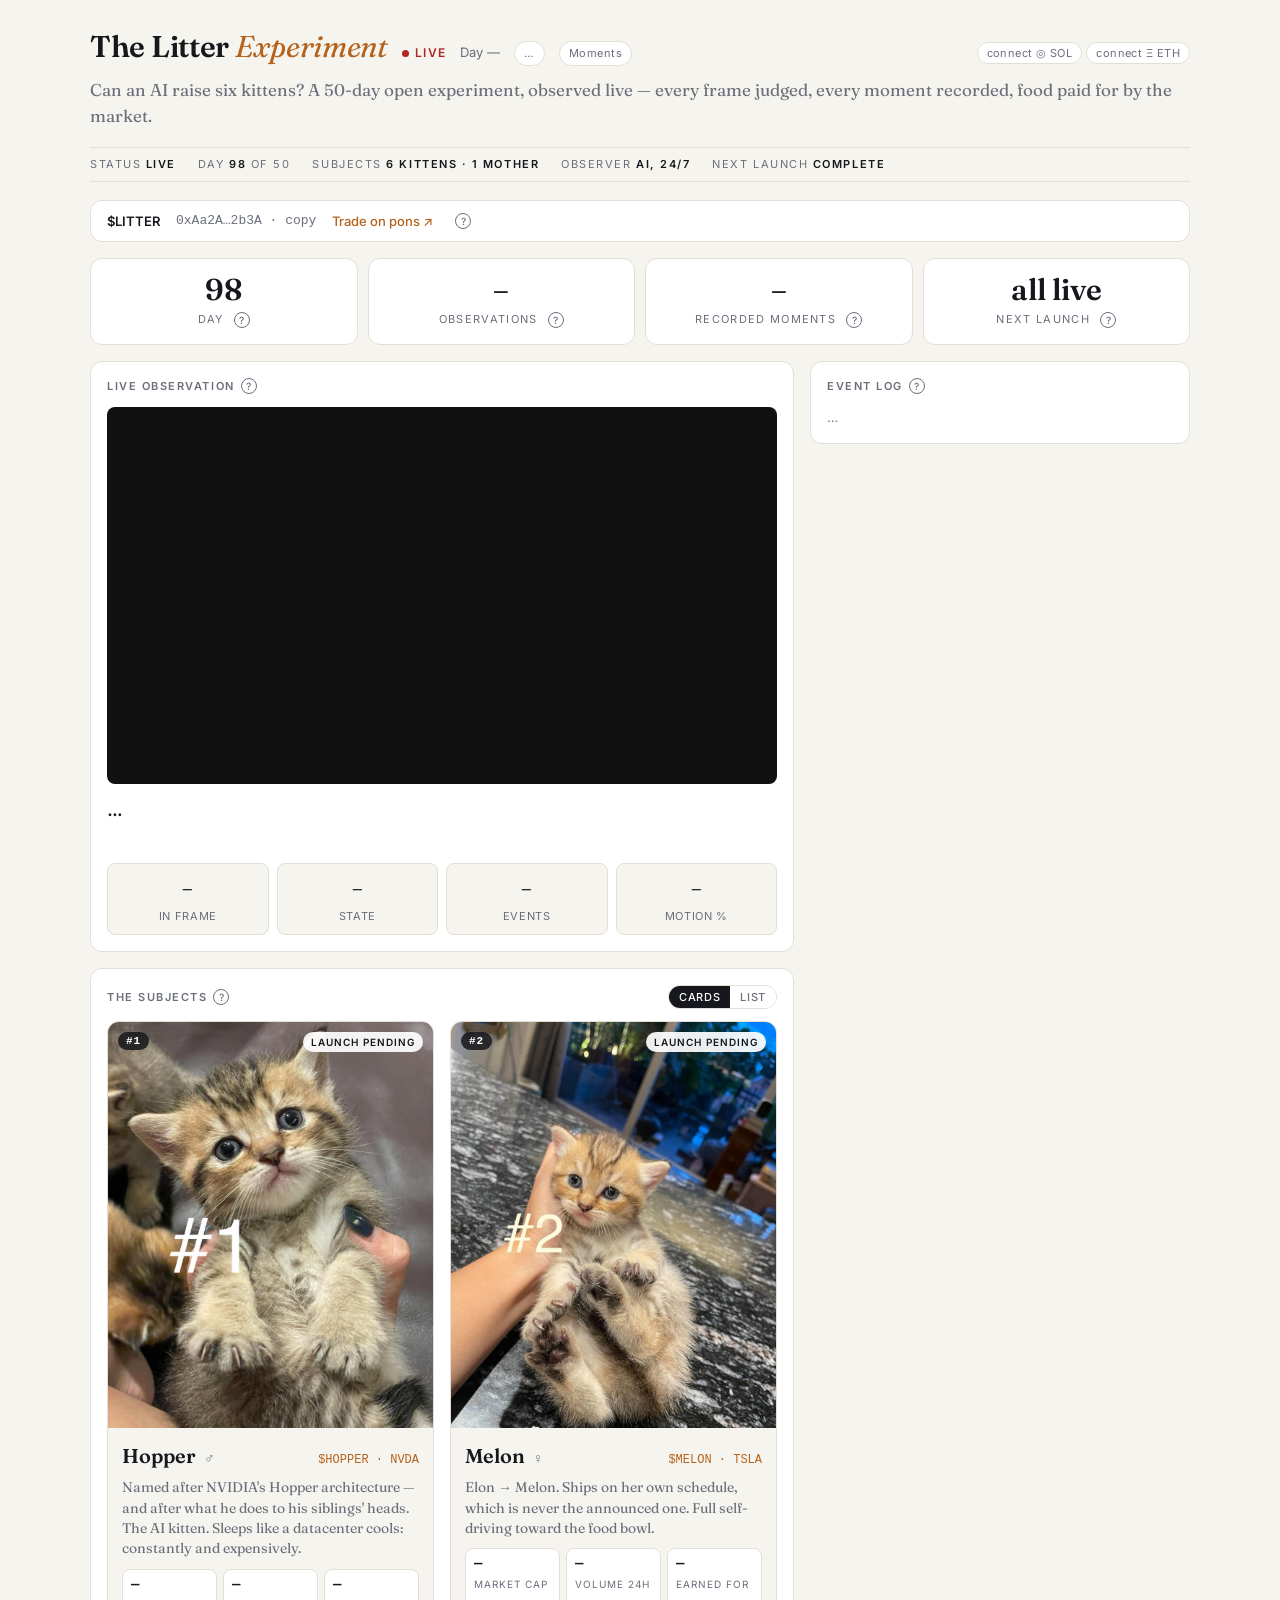
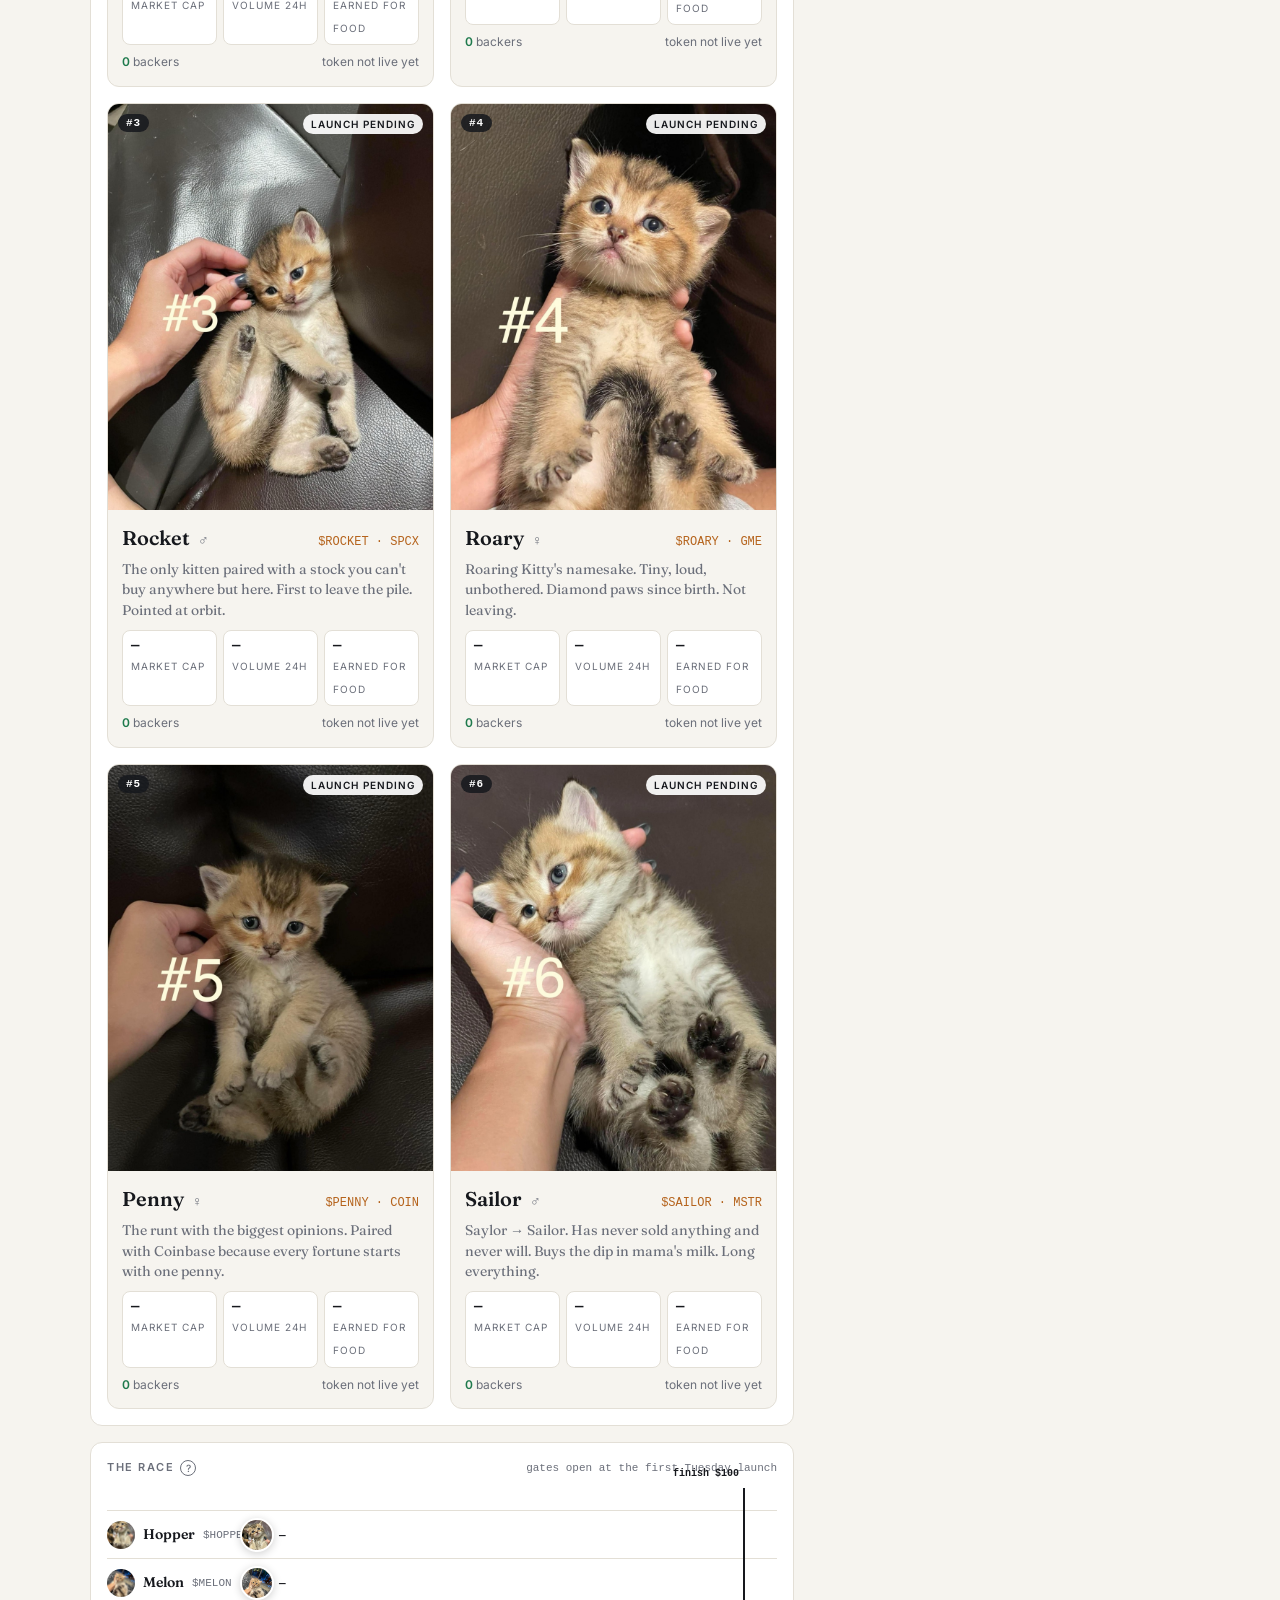
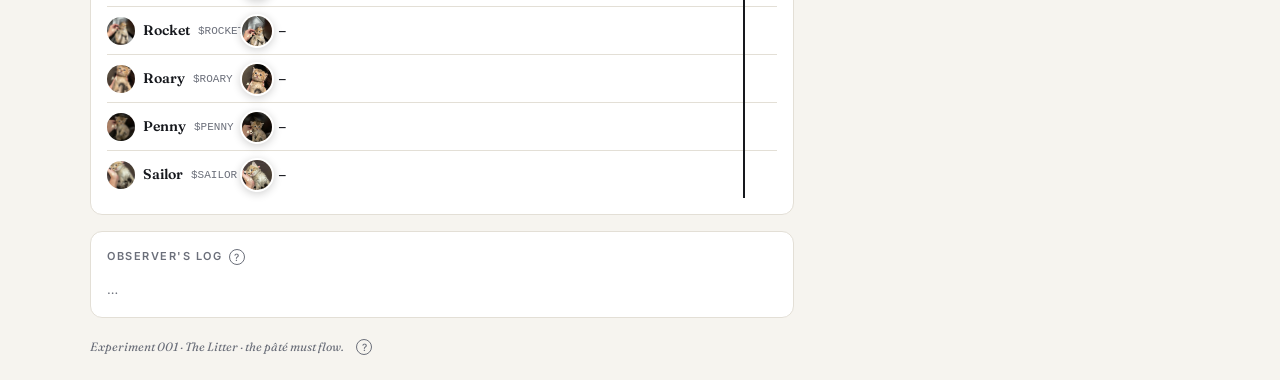
==== index.html @ b091ad45 "Race: finish label inside the track Co-Authored-By: Claude Fable 5.1 <noreply@anthropic.com>" ====
<!doctype html>
<html lang="en">
<head>
<meta charset="utf-8">
<meta name="viewport" content="width=device-width, initial-scale=1">
<title>The Litter Experiment</title>
<meta name="description" content="Can an AI raise six kittens? A 50-day open experiment, observed live. Every frame judged, every moment recorded, food paid for by the market.">
<meta property="og:title" content="The Litter Experiment — can an AI raise six kittens?">
<meta property="og:description" content="A 50-day open experiment, observed live. Six kittens, one mother, one AI observer. Food paid for by the market.">
<meta property="og:image" content="https://litter.civ.fm/og.jpg">
<meta property="og:url" content="https://litter.civ.fm/">
<meta property="og:type" content="website">
<meta name="twitter:card" content="summary_large_image">
<meta name="twitter:site" content="@kittenpoc">
<link rel="icon" href="data:image/svg+xml,<svg xmlns=%22http://www.w3.org/2000/svg%22 viewBox=%220 0 100 100%22><text y=%22.9em%22 font-size=%2290%22>🐈</text></svg>">
<script src="kittens.js"></script>
<link rel="stylesheet" href="theme.css">
<style>
  .marquee { display: none; }

  /* subjects — big-photo cards */
  .subjects { display: grid; grid-template-columns: repeat(2, 1fr); gap: 16px; }
  @media (max-width: 640px) { .subjects { grid-template-columns: 1fr; } }
  .subj { position: relative; background: var(--bg); border: 1px solid var(--edge); border-radius: 12px; overflow: hidden; cursor: pointer; transition: transform .15s, box-shadow .15s; }
  .subj:hover { transform: translateY(-2px); box-shadow: 0 12px 30px rgba(0,0,0,.08); }
  .subj .photo { aspect-ratio: 4/5; background: var(--accent-soft); display: grid; place-items: center; overflow: hidden; color: var(--accent); font: 600 56px var(--serif); }
  .subj .photo img { width: 100%; height: 100%; object-fit: cover; display: block; }
  .subj .rank { position: absolute; top: 10px; left: 10px; background: rgba(22,24,29,.85); color: #fff; font: 600 11px var(--mono); padding: 3px 8px; border-radius: 99px; letter-spacing: .08em; }
  .subj .launchtag { position: absolute; top: 10px; right: 10px; background: rgba(255,255,255,.92); color: var(--text); font: 600 10px var(--sans); letter-spacing: .1em; text-transform: uppercase; padding: 4px 8px; border-radius: 99px; }
  .subj .launchtag.live { background: var(--ok); color: #fff; } .subj .launchtag.tonight { background: var(--hot); color: #fff; }
  .subj .body { padding: 12px 14px 14px; }
  .subj h3 { font-family: var(--serif); font-size: 20px; font-weight: 600; display: flex; align-items: baseline; gap: 8px; }
  .subj h3 .sex { color: var(--dim); font-size: 14px; font-weight: 400; }
  .subj h3 .tok { margin-left: auto; font: 500 12px var(--mono); color: var(--accent); }
  .subj .bio { font-family: var(--serif); font-size: 14px; line-height: 1.45; color: var(--dim); margin: 6px 0 10px; }
  .subj .m { display: grid; grid-template-columns: repeat(3, 1fr); gap: 6px; }
  .subj .m div { background: var(--panel); border: 1px solid var(--edge); border-radius: 8px; padding: 6px 8px; }
  .subj .m b { display: block; font: 600 14px var(--mono); }
  .subj .m span { font-size: 10px; letter-spacing: .1em; text-transform: uppercase; color: var(--dim); }
  .subj .foot { display: flex; justify-content: space-between; margin-top: 8px; font-size: 12px; color: var(--dim); }
  .subj .foot b { color: var(--ok); font-weight: 600; }

  /* view toggle */
  .viewtoggle { margin-left: auto; display: inline-flex; border: 1px solid var(--edge); border-radius: 99px; overflow: hidden; }
  .viewtoggle button { font: 500 11px var(--sans); letter-spacing: .06em; text-transform: uppercase; padding: 4px 10px; border: 0; background: var(--panel); color: var(--dim); cursor: pointer; }
  .viewtoggle button.on { background: var(--text); color: #fff; }
  /* list view */
  .subjects.list { display: block; }
  .subjects.list .lrow { display: grid; grid-template-columns: 44px 1.4fr 1fr 1fr 1fr 1fr .8fr; gap: 10px; align-items: center; padding: 8px 6px; border-top: 1px solid var(--edge); cursor: pointer; font-size: 13px; }
  .subjects.list .lrow:hover { background: var(--bg); }
  .subjects.list .lrow.head { border-top: 0; cursor: default; font: 600 10px var(--sans); letter-spacing: .12em; text-transform: uppercase; color: var(--dim); }
  .subjects.list .lrow.head:hover { background: none; }
  .subjects.list .thumb { width: 44px; height: 44px; border-radius: 50%; object-fit: cover; display: block; background: var(--accent-soft); }
  .subjects.list .nm { font-family: var(--serif); font-weight: 600; font-size: 15px; } .subjects.list .nm span { color: var(--dim); font-weight: 400; font-size: 12px; }
  .subjects.list .num { font-family: var(--mono); font-size: 12px; }
  .subjects.list .tk { font: 500 12px var(--mono); color: var(--accent); }
  .subjects.list .lt { font-size: 11px; color: var(--dim); text-align: right; } .subjects.list .lt.live { color: var(--ok); font-weight: 600; }
  @media (max-width: 640px) { .subjects.list .lrow { grid-template-columns: 40px 1.4fr 1fr 1fr; } .subjects.list .hide-m { display: none; } }
  /* race */
  .racestat { margin-left: auto; font: 500 11px var(--mono); color: var(--dim); text-transform: none; letter-spacing: 0; }
  .race { position: relative; padding-top: 22px; }
  .race .ticks { position: absolute; top: 0; left: 150px; right: 34px; height: 100%; pointer-events: none; }
  .race .tick { position: absolute; top: 0; bottom: 0; border-left: 1px dashed var(--edge); }
  .race .tick i { position: absolute; top: -20px; left: 4px; font: 500 10px var(--mono); color: var(--dim); white-space: nowrap; }
  .race .tick.finish { border-left: 2px solid var(--text); }
  .race .tick.finish i { color: var(--text); font-weight: 600; left: auto; right: 6px; }
  .lane { display: grid; grid-template-columns: 150px 1fr; align-items: center; gap: 0; height: 48px; border-top: 1px solid var(--edge); }
  .lane:first-of-type { border-top: 0; }
  .lane .who { display: flex; align-items: center; gap: 8px; font-family: var(--serif); font-weight: 600; font-size: 14px; }
  .lane .who span { color: var(--dim); font: 400 11px var(--mono); }
  .lane .who img { width: 28px; height: 28px; border-radius: 50%; object-fit: cover; }
  .lane .track { position: relative; height: 100%; margin-right: 34px; }
  .lane .runner { position: absolute; top: 50%; transform: translate(-50%, -50%); width: 34px; height: 34px; border-radius: 50%; overflow: hidden; border: 2px solid var(--panel); box-shadow: 0 2px 8px rgba(0,0,0,.18); transition: left 1.2s cubic-bezier(.2,.8,.2,1); cursor: pointer; background: var(--accent-soft); display: grid; place-items: center; font: 600 13px var(--serif); color: var(--accent); }
  .lane .runner img { width: 100%; height: 100%; object-fit: cover; }
  .lane .runner:hover::after, .lane .runner:focus::after { content: attr(data-tip); position: absolute; left: 40px; top: 50%; transform: translateY(-50%); white-space: nowrap; background: var(--text); color: #fff; font: 400 11px var(--sans); padding: 5px 8px; border-radius: 6px; z-index: 5; }
  .lane .runner:hover { z-index: 6; overflow: visible; }
  .lane .amt { position: absolute; top: 50%; transform: translateY(-50%); left: calc(var(--x) + 22px); font: 600 11px var(--mono); color: var(--text); white-space: nowrap; transition: left 1.2s cubic-bezier(.2,.8,.2,1); }
  .lane.pace { opacity: .75; } .lane.pace .who { font-style: italic; }
  .lane.leader .amt { color: var(--ok); }
</style>
</head>
<body>
<div class="wrap">
  <header>
    <h1>The Litter <span>Experiment</span></h1>
    <span class="live">Live</span>
    <span class="day" id="day">Day —</span>
    <span class="badge" id="mode">…</span>
    <a href="moments.html" class="badge">Moments</a>
    <span id="walletBox" style="margin-left:auto"></span>
  </header>
  <div class="tagline">Can an AI raise six kittens? A 50-day open experiment, observed live — every frame judged, every moment recorded, food paid for by the market.</div>

  <div class="band"><span>Status <b>live</b></span><span>Day <b id="bandDay">—</b> of 50</span><span>Subjects <b>6 kittens · 1 mother</b></span><span>Observer <b>AI, 24/7</b></span><span>Next launch <b id="bandNext">—</b></span></div>

  <div class="coinstrip">
    <b>$LITTER</b>
    <span class="mono" id="ca" style="cursor:pointer" title="copy">0xAa2A…2b3A · copy</span>
    <a href="https://www.ponsfamily.com/launchpad/0xAa2A90777994A29d659f1DEEB2E21Ae7de312b3A" target="_blank" rel="noopener">Trade on pons ↗</a>
    <span class="q" tabindex="0" data-tip="The Family's coin on Robinhood Chain (pons launchpad). Only this contract address is real — anything else is a fake. Every trade pays a 1% fee and 70% of it buys the litter's food. Memecoin, not an investment; it can go to zero.">?</span>
  </div>

  <div class="bigstats">
    <div class="bs"><b id="bsDay">–</b><span>Day <i class="q" tabindex="0" data-tip="Days since the kittens were born (Aug 31). The experiment runs 50 days and ends at adoption.">?</i></span></div>
    <div class="bs"><b id="bsObs">–</b><span>Observations <i class="q" tabindex="0" data-tip="How many times the AI observer has studied a frame of the stream. Motion is detected locally; Claude judges what it sees.">?</i></span></div>
    <div class="bs"><b id="bsMoments">–</b><span>Recorded moments <i class="q" tabindex="0" data-tip="Events the AI flagged as significant: escapes, feedings, first steps, chaos. The best become photos, posts and tweets.">?</i></span></div>
    <div class="bs"><b id="bsNext">–</b><span>Next launch <i class="q r" tabindex="0" data-tip="One kitten token launches every Tuesday evening, each paired with a real tokenized stock on Robinhood Chain.">?</i></span></div>
  </div>

  <div class="grid">
    <div>
      <div class="panel">
        <h2>Live observation <span class="q" tabindex="0" data-tip="A 24/7 broadcast of a mother cat and her six kittens. An AI observer studies every frame, narrates what happens, and keeps the food supply funded.">?</span></h2>
        <div class="videobox" id="videobox"><iframe src="https://www.youtube.com/embed/live_stream?channel=UCEZFtCnTWhypxCA9hWE9lJg&autoplay=1&mute=1" title="The LITTER live stream" allow="autoplay; encrypted-media; picture-in-picture" allowfullscreen></iframe></div>
        <div id="xliveBar" style="display:none; margin-top:8px;"><a class="pledge" id="xliveBtn" target="_blank" rel="noopener">Watch live on X</a></div>
        <div class="commentary" id="commentary">…</div>
        <div class="hype" id="hype"></div>
        <div class="stats">
          <div class="stat"><b id="kittens">–</b><span>in frame</span></div>
          <div class="stat"><b id="activity">–</b><span>state</span></div>
          <div class="stat"><b id="events">–</b><span>events</span></div>
          <div class="stat"><b id="motion">–</b><span>motion %</span></div>
        </div>
      </div>

      <div class="panel" style="margin-top:16px;">
        <h2>The subjects <span class="q" tabindex="0" data-tip="Six kittens, six stocks. Connect a wallet and back a kitten — rankings count backers. Each kitten gets its own token, paired with a tokenized stock, launching one per Tuesday evening. Market cap, 24h volume and food earnings appear once a kitten's token is live. Click a card to meet the kitten.">?</span>
          <span class="viewtoggle" id="viewToggle"><button data-v="cards" class="on">Cards</button><button data-v="list">List</button></span></h2>
        <div class="subjects" id="lb"></div>
      </div>

      <div class="panel" style="margin-top:16px;">
        <h2>The race <span class="q" tabindex="0" data-tip="Each kitten's token pays a trading fee, and that fee buys the litter's food. This track shows how much each kitten has earned so far. Mama ($LITTER) runs the pace lane. Milestones are real: at each one the litter gets something on camera.">?</span>
          <span class="racestat" id="raceStat"></span></h2>
        <div class="race" id="race"></div>
      </div>

      <div class="panel" style="margin-top:16px;">
        <h2>Observer's log <span class="q" tabindex="0" data-tip="The AI observer's own posts about significant moments, photo attached. Mirrored to @kittenpoc on X.">?</span></h2>
        <div id="thread"><span style="color:var(--dim);font-size:13px">…</span></div>
      </div>
    </div>

    <div style="display:flex; flex-direction:column; gap:16px;">
      <div class="panel" id="market" style="display:none;">
        <h2>$LITTER <span class="q r" tabindex="0" data-tip="Live data from the pons launchpad. Bonding curve now; graduates to a locked Uniswap v4 pool at 4.2 ETH. 'Cans' = trading fees earned so far, converted to cans of pâté at $2.50. The fees really do buy the food.">?</span></h2>
        <div class="mrow"><span>price</span><b id="mPrice">–</b></div>
        <div class="mrow"><span>market cap</span><b id="mMcap">–</b></div>
        <div class="mrow"><span>holders</span><b id="mHolders">–</b></div>
        <div class="pate"><b id="mCans">–</b> cans of food funded by trading</div>
        <a class="pledge" id="mTrade" target="_blank" rel="noopener"
           href="https://www.ponsfamily.com/launchpad/0xAa2A90777994A29d659f1DEEB2E21Ae7de312b3A">Trade $LITTER</a>
        <div class="tape" id="mTape"></div>
      </div>

      <div class="panel" id="fund" style="display:none;">
        <h2>Food fund <span class="q r" tabindex="0" data-tip="Direct support. Every contribution buys real food for the mother and her six; the AI thanks each provider by name in its log and on X.">?</span></h2>
        <a class="pledge" id="fundBtn" target="_blank" rel="noopener">Supply food</a>
        <div class="mrow"><span>total</span><b id="fundTotal">$0</b></div>
        <div id="wall"></div>
      </div>

      <div class="panel">
        <h2>Event log <span class="q r" tabindex="0" data-tip="Everything the AI observer notices, as it happens — plus every $LITTER purchase.">?</span></h2>
        <div class="feed" id="feed"><span style="color:var(--dim);font-size:13px">…</span></div>
      </div>
    </div>
  </div>

  <footer>Experiment 001 · The Litter · the pâté must flow. <span class="q" tabindex="0" data-tip="An AI agent is the stepfather of six kittens. It watches, narrates, photographs and tweets them 24/7, and trading fees on the Family's tokens pay for their food. The kittens are cared for by humans; the AI handles the internet.">?</span></footer>
</div>

<script src="wallet.js"></script>
<script>
const $ = (id) => document.getElementById(id);
mountWalletButton();

const API = "https://litter-api.boogaav.workers.dev";
const BIRTH = "2026-08-31";
const day = () => Math.floor((Date.now() - new Date(BIRTH)) / 864e5) + 1;
$("bsDay").textContent = day();
$("bandDay").textContent = day();
$("ca").onclick = () => {
  navigator.clipboard.writeText("0xAa2A90777994A29d659f1DEEB2E21Ae7de312b3A");
  $("ca").textContent = "copied";
  setTimeout(() => $("ca").textContent = "0xAa2A…2b3A · copy", 1500);
};

// next launch stat
{
  const next = KITTENS.find(k => ["tonight", "upcoming"].includes(kittenStatus(k)));
  if (next) {
    const d = new Date(next.launch + "T18:00:00Z"), days = Math.ceil((d - Date.now()) / 864e5);
    const label = kittenStatus(next) === "tonight" ? next.name + " tonight" : `${next.name} · ${days}d`;
    $("bsNext").textContent = label;
    $("bandNext").textContent = `$${next.ticker} · ${d.toLocaleDateString([], { weekday: "short", month: "short", day: "numeric" })}`;
  } else { $("bsNext").textContent = "all live"; $("bandNext").textContent = "complete"; }
}

// --- Leaderboard ---
let pledgeCounts = {};
const kittenMarket = {};
const fmtM = (v) => v == null ? "—" : v >= 1e6 ? "$" + (v/1e6).toFixed(2) + "M" : v >= 1e3 ? "$" + (v/1e3).toFixed(1) + "k" : "$" + v.toFixed(0);
function renderCards() {
  const rows = [...KITTENS].sort((a, b) => (pledgeCounts[b.n] ?? 0) - (pledgeCounts[a.n] ?? 0) || a.launch.localeCompare(b.launch));
  $("lb").innerHTML = rows.map((k, i) => {
    const s = kittenStatus(k), m = kittenMarket[k.n];
    const d = new Date(k.launch + "T18:00:00Z"), days = Math.ceil((d - Date.now()) / 864e5);
    const tag = s === "live" ? "trading" : s === "tonight" ? "tonight" : s === "pending" ? "launch pending" : d.toLocaleDateString([], { month: "short", day: "numeric" }) + " · " + days + "d";
    return `<div class="subj" onclick="location.href='kitten.html?n=${k.n}'">
      <div class="photo"><img src="k/${k.n}.jpg" alt="${k.name}" loading="lazy" onerror="this.replaceWith(document.createTextNode('${k.name[0]}'))"></div>
      <span class="rank">#${i + 1}</span><span class="launchtag ${s}">${tag}</span>
      <div class="body">
        <h3>${k.name} <span class="sex">${k.sex}</span><span class="tok">$${k.ticker} · ${k.pair}</span></h3>
        <div class="bio">${k.bio}</div>
        <div class="m">
          <div><b>${fmtM(m?.mcapUsd)}</b><span>market cap</span></div>
          <div><b>${fmtM(m?.volume24hUsd)}</b><span>volume 24h</span></div>
          <div><b>${fmtM(m?.feesUsd)}</b><span>earned for food</span></div>
        </div>
        <div class="foot"><span><b>${pledgeCounts[k.n] ?? 0}</b> backers</span><span>${m ? m.holders + " holders" : "token not live yet"}</span></div>
      </div>
    </div>`;
  }).join("");
}
let subjView = "cards";
try { subjView = localStorage.getItem("subjView") || "cards"; } catch {}
function setView(v) {
  subjView = v; try { localStorage.setItem("subjView", v); } catch {}
  [...$("viewToggle").children].forEach(b => b.classList.toggle("on", b.dataset.v === v));
  $("lb").classList.toggle("list", v === "list");
  renderLeaderboard();
}
$("viewToggle").onclick = (e) => { const b = e.target.closest("button[data-v]"); if (b) setView(b.dataset.v); };
function renderLeaderboard() {
  if (subjView === "list") return renderList();
  return renderCards();
}
function renderList() {
  const rows = [...KITTENS].sort((a, b) => (pledgeCounts[b.n] ?? 0) - (pledgeCounts[a.n] ?? 0) || a.launch.localeCompare(b.launch));
  $("lb").innerHTML = `<div class="lrow head"><span></span><span>Kitten</span><span>Token · pair</span><span class="hide-m">Market cap</span><span class="hide-m">Vol 24h</span><span>Earned</span><span class="hide-m" style="text-align:right">Launch</span></div>` +
    rows.map((k) => {
      const s = kittenStatus(k), m = kittenMarket[k.n];
      const d = new Date(k.launch + "T18:00:00Z"), days = Math.ceil((d - Date.now()) / 864e5);
      const lt = s === "live" ? "trading" : s === "tonight" ? "tonight" : s === "pending" ? "pending" : d.toLocaleDateString([], { month: "short", day: "numeric" }) + " · " + days + "d";
      return `<div class="lrow" onclick="location.href='kitten.html?n=${k.n}'">
        <img class="thumb" src="k/${k.n}.jpg" alt="" loading="lazy">
        <span class="nm">${k.name} <span>${k.sex} · ${pledgeCounts[k.n] ?? 0} backers</span></span>
        <span class="tk">$${k.ticker} · ${k.pair}</span>
        <span class="num hide-m">${fmtM(m?.mcapUsd)}</span>
        <span class="num hide-m">${fmtM(m?.volume24hUsd)}</span>
        <span class="num">${fmtM(m?.feesUsd)}</span>
        <span class="lt hide-m ${s}">${lt}</span>
      </div>`;
    }).join("");
}

// --- The race: earnings for food ---
let litterMarket = null;
const MILESTONES = [100, 250, 500, 1000, 2500, 5000, 10000, 25000, 50000];
function renderRace() {
  const runners = KITTENS.map(k => ({ k, usd: kittenMarket[k.n]?.feesUsd ?? 0, vol: kittenMarket[k.n]?.volume24hUsd, live: !!k.ca }));
  const mama = litterMarket ? { k: { n: 0, name: "Mama", ticker: "LITTER" }, usd: litterMarket.feesUsd, vol: litterMarket.volume24hUsd, live: true, pace: true } : null;
  const all = mama ? [mama, ...runners] : runners;
  const leader = Math.max(0, ...runners.map(r => r.usd));
  const ref = Math.max(leader, mama?.usd ?? 0);
  const finish = MILESTONES.find(m => m > ref * 1.15) ?? MILESTONES[MILESTONES.length - 1];
  const ticks = MILESTONES.filter(m => m < finish);
  const pct = (usd) => Math.min(100, (usd / finish) * 100);
  const sorted = [...runners].sort((a, b) => b.usd - a.usd);
  const lanes = mama ? [mama, ...sorted] : sorted;
  $("race").innerHTML = `<div class="ticks">${ticks.map(m => `<div class="tick" style="left:${pct(m)}%"><i>$${m.toLocaleString()}</i></div>`).join("")}<div class="tick finish" style="left:100%"><i>finish $${finish.toLocaleString()}</i></div></div>` +
    lanes.map((r, i) => {
      const x = pct(r.usd);
      const tip = r.live ? `$${r.usd.toFixed(0)} earned for food${r.vol != null ? " · $" + r.vol.toFixed(0) + " volume 24h" : ""}` : "at the gate — token not live yet";
      const img = r.pace ? `<span style="font:600 13px var(--serif);color:var(--accent)">M</span>` : `<img src="k/${r.k.n}.jpg" alt="">`;
      return `<div class="lane ${r.pace ? "pace" : ""} ${!r.pace && i === (mama ? 1 : 0) && r.usd > 0 ? "leader" : ""}">
        <div class="who">${r.pace ? "" : `<img src="k/${r.k.n}.jpg" alt="">`}${r.k.name} <span>$${r.k.ticker}${r.pace ? " · pace" : ""}</span></div>
        <div class="track" style="--x:${x}%">
          <div class="runner" tabindex="0" data-tip="${tip}" style="left:${x}%" ${r.pace ? "" : `onclick="location.href='kitten.html?n=${r.k.n}'"`}>${img}</div>
          <div class="amt">${r.live ? "$" + r.usd.toFixed(0) : "—"}</div>
        </div>
      </div>`;
    }).join("");
  const total = runners.reduce((s, r) => s + r.usd, 0);
  $("raceStat").textContent = runners.some(r => r.live) ? `$${total.toFixed(0)} earned by the six · next milestone $${finish.toLocaleString()}` : "gates open at the first Tuesday launch";
}
async function loadKittenMarkets() {
  await Promise.all(KITTENS.filter(k => k.ca).map(async (k) => {
    try { const m = await (await fetch(API + "/api/market?token=" + k.ca)).json(); if (!m.error) kittenMarket[k.n] = m; } catch {}
  }));
  renderLeaderboard(); renderRace();
}
loadKittenMarkets();
setInterval(loadKittenMarkets, 60000);
setView(subjView); renderRace();
renderLeaderboard();

const fmtUsd = (v) => v >= 1e6 ? "$" + (v/1e6).toFixed(2) + "M" : v >= 1e3 ? "$" + (v/1e3).toFixed(1) + "k" : "$" + v.toFixed(v < 0.01 ? 7 : 2);
function renderMarket(m) {
  if (!m || m.error) return;
  litterMarket = m; renderRace();
  $("market").style.display = "";
  $("mPrice").textContent = fmtUsd(m.priceUsd);
  $("mMcap").textContent = fmtUsd(m.mcapUsd);
  $("mHolders").textContent = m.holders;
  $("mCans").textContent = m.cans;
  $("mTape").innerHTML = m.trades.slice(0, 6).map(t =>
    `<div class="tr"><span class="${t.side}">${t.side === "buy" ? "▲ buy" : "▼ sell"} · ${t.account}</span><span>${t.eth.toFixed(4)} ETH</span></div>`
  ).join("");
}

// Polling budget: ONE /api/home request every 8s and one frame every 5s, only while the tab is
// visible. (Workers free tier = 100k requests/day; the old design spent 61k per open tab.)
const visible = () => document.visibilityState === "visible";
async function pollHome() {
  if (!visible()) return;
  try {
    const h = await (await fetch(API + "/api/home")).json();
    if (h.pledges) { pledgeCounts = Object.fromEntries(h.pledges.map(p => [p.kitten, p.count])); renderLeaderboard(); }
    renderMarket(h.market);
    renderState(h.state);
    renderContent(h.posts, h.events);
  } catch {
    // Database throttled or down: market data comes from the launchpad, keep it alive on its own.
    try { renderMarket(await (await fetch(API + "/api/market")).json()); } catch {}
  }
}
pollHome();
setInterval(pollHome, 8000);
document.addEventListener("visibilitychange", () => { if (visible()) pollHome(); });

// Where the show is broadcasting. source: "youtube" (channel embed) | "x" (X live broadcast).
// X's player can't be iframed, so X mode shows the pipeline's live frame (2s refresh) + a Watch-on-X
// button; set `tweet` to the broadcast's tweet URL to use X's official embedded player instead.
const LIVE = { source: "twitch", channel: "vibewithmeai", broadcast: "https://www.twitch.tv/vibewithmeai", tweet: null };
if (LIVE.source === "twitch") {
  // Twitch's official player embeds; `parent` must list every domain that embeds it.
  $("videobox").innerHTML = `<iframe src="https://player.twitch.tv/?channel=${LIVE.channel}&parent=litter.civ.fm&parent=boogaav.github.io&muted=true&autoplay=true" title="The Litter live stream" allow="autoplay; fullscreen" allowfullscreen></iframe>`;
} else if (LIVE.source === "x") {
  const box = $("videobox");
  if (LIVE.tweet) {
    box.innerHTML = `<blockquote class="twitter-tweet" data-theme="dark" data-conversation="none"><a href="${LIVE.tweet}"></a></blockquote>`;
    box.style.aspectRatio = "auto"; box.style.background = "transparent";
    const s = document.createElement("script"); s.src = "https://platform.twitter.com/widgets.js"; s.async = true; document.body.appendChild(s);
  } else {
    box.innerHTML = `<img id="liveFrame" alt="" style="width:100%;height:100%;object-fit:cover" onerror="this.style.opacity=0" onload="this.style.opacity=1">`;
    const refreshFrame = () => { if (visible()) $("liveFrame").src = API + "/frame.jpg?t=" + Math.floor(Date.now() / 4000); };
    setInterval(refreshFrame, 5000);
    refreshFrame();
  }
  $("xliveBtn").href = LIVE.broadcast;
  $("xliveBar").style.display = "";
}

const KOFI_URL = null; // set to the Ko-fi page URL to switch on the Pâté Fund
async function loadFund() {
  if (!KOFI_URL) return;
  $("fund").style.display = "";
  $("fundBtn").href = KOFI_URL;
  try {
    const f = await (await fetch(API + "/api/supporters")).json();
    $("fundTotal").textContent = "$" + (f.total ?? 0) + " · " + (f.count ?? 0);
    if (f.supporters?.length) $("wall").innerHTML = f.supporters.slice(0, 8).map(s => `<div class="sup"><b>${s.name}</b> · ${s.currency} ${s.amount}</div>`).join("");
  } catch {}
}
loadFund();
setInterval(loadFund, 60000);

function renderState(state) {
  if (!state) return;
  const l = state.latest;
  $("mode").textContent = state.mock ? "mock vision" : "claude vision";
  $("mode").className = "badge " + (state.mock ? "mock" : "liveai");
  $("day").textContent = "Day " + day();
  $("bsObs").textContent = state.observations ?? "–";
  $("bsMoments").textContent = state.totals?.events ?? "–";
  if (l) {
    $("commentary").textContent = l.commentary ?? "";
    $("kittens").textContent = l.kittens_visible ?? "–";
    $("activity").textContent = l.activity_level ?? "–";
    $("hype").innerHTML = [1,2,3,4,5].map(n => `<i class="${n <= (l.hype_level ?? 0) ? "on" : ""}"></i>`).join("");
  }
  $("events").textContent = state.totals?.events ?? 0;
  $("motion").textContent = state.lastMotion ?? "–";
}

function renderContent(posts, events) {
  try {
    if (posts?.length) {
      $("thread").innerHTML = posts.slice(0, 3).map(p => `
        <div class="post">
          <div class="avatar">AI</div>
          <div>
            <div class="who"><b>The Observer</b><time>${new Date(p.at).toLocaleString([], {month:"short", day:"numeric", hour:"2-digit", minute:"2-digit"})}</time></div>
            <div class="txt">${p.text}</div>
            ${p.has_img ? `<img class="snap" loading="lazy" src="${API}/api/posts/${p.id}/img" alt="">` : ""}
          </div>
        </div>`).join("") + `<a href="moments.html" style="font-size:12px;text-decoration:none">All recorded moments →</a>`;
    }

    if (events?.length) {
      $("feed").innerHTML = events.slice(0, 25).map(e =>
        `<div class="evt h${e.hype}"><time>${new Date(e.at).toLocaleTimeString([], {hour:"2-digit", minute:"2-digit"})}</time> ${e.event}</div>`
      ).join("");
    }
  } catch {}
}
</script>
</body>
</html>
---- theme.css ----
/* THE LITTER — light "open experiment" theme. Shared by index, kitten, moments. */
@import url('https://fonts.googleapis.com/css2?family=Fraunces:opsz,wght@9..144,400;9..144,600&family=Inter:wght@400;500;600&display=swap');

:root {
  --bg: #f6f4ef;        /* warm paper */
  --panel: #ffffff;
  --edge: #e3dfd6;
  --text: #16181d;
  --dim: #6b6f7a;
  --accent: #b5631c;    /* amber ink */
  --accent-soft: #f3e4d3;
  --hot: #b3261e;
  --ok: #1f7a4d;
  --serif: "Fraunces", "Iowan Old Style", Georgia, serif;
  --sans: "Inter", -apple-system, "Segoe UI", Helvetica, Arial, sans-serif;
  --mono: ui-monospace, "SF Mono", Menlo, monospace;
}
* { box-sizing: border-box; margin: 0; }
html { color-scheme: light; }
body { background: var(--bg); color: var(--text); font: 15px/1.55 var(--sans); padding: 24px 20px; }
a { color: var(--accent); }
.wrap { max-width: 1100px; margin: 0 auto; }

/* header */
header { display: flex; align-items: baseline; gap: 14px; margin-bottom: 6px; flex-wrap: wrap; }
h1 { font-family: var(--serif); font-weight: 600; font-size: 30px; letter-spacing: -0.01em; }
h1 span { color: var(--accent); font-style: italic; font-weight: 400; }
.tagline { font-family: var(--serif); font-size: 17px; color: var(--dim); margin-bottom: 18px; }
.live { color: var(--hot); font-weight: 600; font-size: 12px; letter-spacing: .12em; text-transform: uppercase; }
.live::before { content: ""; display: inline-block; width: 7px; height: 7px; border-radius: 50%; background: var(--hot); margin-right: 6px; animation: blink 1.6s infinite; }
@keyframes blink { 50% { opacity: .25; } }
.day { color: var(--dim); font-size: 13px; }
.badge { font-size: 11px; padding: 3px 9px; border-radius: 99px; border: 1px solid var(--edge); color: var(--dim); background: var(--panel); text-decoration: none; letter-spacing: .04em; }
.badge.liveai { border-color: var(--ok); color: var(--ok); }
.badge.mock { border-color: var(--accent); color: var(--accent); }

/* status band (replaces the scrolling marquee) */
.band { border-top: 1px solid var(--edge); border-bottom: 1px solid var(--edge); padding: 8px 0; margin: 0 0 18px; font-size: 11px; letter-spacing: .14em; text-transform: uppercase; color: var(--dim); display: flex; gap: 22px; flex-wrap: wrap; }
.band b { color: var(--text); font-weight: 600; }

/* layout + panels */
.grid { display: grid; grid-template-columns: 1fr 380px; gap: 16px; }
@media (max-width: 900px) { .grid { grid-template-columns: 1fr; } }
.panel { background: var(--panel); border: 1px solid var(--edge); border-radius: 12px; padding: 16px; }
.panel h2 { font-size: 11px; letter-spacing: .14em; color: var(--dim); text-transform: uppercase; margin-bottom: 12px; display: flex; align-items: center; font-weight: 600; }

/* stream */
.videobox { aspect-ratio: 16/9; background: #111; border-radius: 8px; display: grid; place-items: center; color: #999; overflow: hidden; }
.videobox img, .videobox iframe { width: 100%; height: 100%; object-fit: cover; border: 0; }
.commentary { font-family: var(--serif); font-size: 19px; line-height: 1.4; color: var(--text); min-height: 2.6em; margin: 12px 0 6px; }
.hype { display: flex; gap: 4px; margin-top: 6px; }
.hype i { width: 22px; height: 6px; border-radius: 3px; background: var(--edge); }
.hype i.on { background: var(--accent); }
.stats { display: grid; grid-template-columns: repeat(4, 1fr); gap: 8px; margin-top: 12px; }
.stat { background: var(--bg); border: 1px solid var(--edge); border-radius: 8px; padding: 8px; text-align: center; }
.stat b { display: block; font-size: 20px; font-weight: 600; font-family: var(--serif); }
.stat span { font-size: 11px; color: var(--dim); letter-spacing: .06em; text-transform: uppercase; }

/* headline numbers */
.bigstats { display: grid; grid-template-columns: repeat(4, 1fr); gap: 10px; margin-bottom: 16px; }
@media (max-width: 700px) { .bigstats { grid-template-columns: repeat(2, 1fr); } }
.bigstats .bs { background: var(--panel); border: 1px solid var(--edge); border-radius: 12px; padding: 14px; text-align: center; }
.bigstats .bs b { display: block; font-family: var(--serif); font-size: 30px; font-weight: 600; color: var(--text); line-height: 1.1; }
.bigstats .bs span { font-size: 11px; color: var(--dim); letter-spacing: .12em; text-transform: uppercase; }

/* coin strip */
.coinstrip { background: var(--panel); border: 1px solid var(--edge); border-radius: 12px; padding: 10px 16px; margin-bottom: 16px; font-size: 13px; display: flex; gap: 16px; flex-wrap: wrap; align-items: center; }
.coinstrip b { color: var(--text); font-weight: 600; }
.coinstrip .mono { font-family: var(--mono); color: var(--dim); }
.coinstrip a { color: var(--accent); text-decoration: none; font-weight: 500; }

/* rows, buttons */
.row, .mrow { display: flex; justify-content: space-between; font-size: 13px; padding: 7px 10px; background: var(--bg); border: 1px solid var(--edge); border-radius: 8px; margin-top: 6px; }
.row b, .mrow b { color: var(--text); font-weight: 600; font-family: var(--mono); font-size: 12px; }
.pledge, a.pledge { display: block; margin-top: 12px; padding: 12px; font: 600 13px/1 var(--sans); letter-spacing: .12em; text-transform: uppercase; color: #fff; background: var(--text); border: 0; border-radius: 8px; cursor: pointer; text-align: center; text-decoration: none; }
.pledge:hover { background: var(--accent); }
.pledge:disabled { background: var(--edge); color: var(--dim); cursor: default; }
.pate { margin-top: 10px; padding: 10px 12px; background: var(--accent-soft); border-radius: 8px; font-size: 13px; }
.pate b { font-family: var(--serif); font-size: 20px; margin-right: 6px; color: var(--accent); }
.tape { margin-top: 10px; max-height: 140px; overflow-y: auto; font-family: var(--mono); }
.tape .tr { font-size: 12px; padding: 5px 4px; border-bottom: 1px solid var(--edge); display: flex; justify-content: space-between; }
.tape .buy { color: var(--ok); } .tape .sell { color: var(--hot); }

/* feed + thread */
.feed { display: flex; flex-direction: column; gap: 6px; max-height: 420px; overflow-y: auto; }
.evt { border-left: 2px solid var(--edge); padding: 4px 10px; font-size: 13px; }
.evt.h4, .evt.h5 { border-left-color: var(--accent); }
.evt time { color: var(--dim); font-size: 11px; font-family: var(--mono); margin-right: 6px; }
.post { display: flex; gap: 12px; padding: 14px 0; border-bottom: 1px solid var(--edge); }
.post:last-of-type { border-bottom: 0; }
.post .avatar { width: 36px; height: 36px; border-radius: 50%; background: var(--text); color: #fff; display: grid; place-items: center; font: 600 11px var(--sans); flex-shrink: 0; }
.post .who { font-size: 12px; color: var(--dim); } .post .who b { color: var(--text); font-weight: 600; }
.post .who time { margin-left: 8px; }
.post .txt { margin: 4px 0 10px; font-size: 15px; line-height: 1.55; font-family: var(--serif); }
.post img.snap { max-width: 100%; border-radius: 8px; border: 1px solid var(--edge); }

/* leaderboard */
table.lb { width: 100%; border-collapse: collapse; font-size: 14px; }
.lb th { text-align: left; font-size: 10px; letter-spacing: .12em; color: var(--dim); text-transform: uppercase; padding: 4px 8px; font-weight: 600; }
.lb td { padding: 9px 8px; border-top: 1px solid var(--edge); vertical-align: middle; }
.lb tr.row { cursor: pointer; display: table-row; background: none; border: 0; padding: 0; margin: 0; }
.lb tr.row:hover td { background: var(--bg); }
.lb .rank { color: var(--dim); width: 28px; font-family: var(--mono); font-size: 12px; }
.lb .por { width: 40px; height: 40px; border-radius: 50%; background: var(--accent-soft); color: var(--accent); display: grid; place-items: center; overflow: hidden; font: 600 15px var(--serif); }
.lb .por img { width: 100%; height: 100%; object-fit: cover; }
.lb .name b { font-family: var(--serif); font-size: 16px; font-weight: 600; } .lb .name span { color: var(--dim); font-size: 12px; }
.lb .tok { font-family: var(--mono); font-size: 12px; white-space: nowrap; } .lb .tok span { color: var(--dim); }
.lb .backers { text-align: right; font-family: var(--mono); }
.lb .launch { color: var(--dim); white-space: nowrap; text-align: right; font-size: 12px; }
.lb .launch.tonight { color: var(--hot); font-weight: 600; }
.lb .launch.live { color: var(--ok); font-weight: 600; }
.lb .launch.upcoming b { color: var(--text); }
@media (max-width: 600px) { .lb .hide-m { display: none; } }

/* hover explanations */
.q { display: inline-grid; place-items: center; width: 16px; height: 16px; border-radius: 50%; border: 1px solid var(--dim); color: var(--dim); font: 500 10px var(--sans); cursor: help; position: relative; margin-left: 6px; vertical-align: middle; text-transform: none; letter-spacing: 0; line-height: 1; }
.q::after { content: attr(data-tip); position: absolute; left: 50%; top: 22px; transform: translateX(-50%); width: 260px; background: var(--text); color: #fff; font: 400 12px/1.5 var(--sans); padding: 9px 11px; border-radius: 8px; z-index: 20; text-align: left; white-space: normal; display: none; box-shadow: 0 10px 30px rgba(0,0,0,.18); text-transform: none; letter-spacing: 0; }
.q:hover::after, .q:focus::after { display: block; }
.q.r::after { left: auto; right: 0; transform: none; }

footer { margin-top: 20px; color: var(--dim); font-size: 12px; display: flex; align-items: center; gap: 6px; font-family: var(--serif); font-style: italic; }
#wall .sup { font-size: 12px; padding: 6px 8px; border-bottom: 1px solid var(--edge); } #wall .sup b { color: var(--text); }
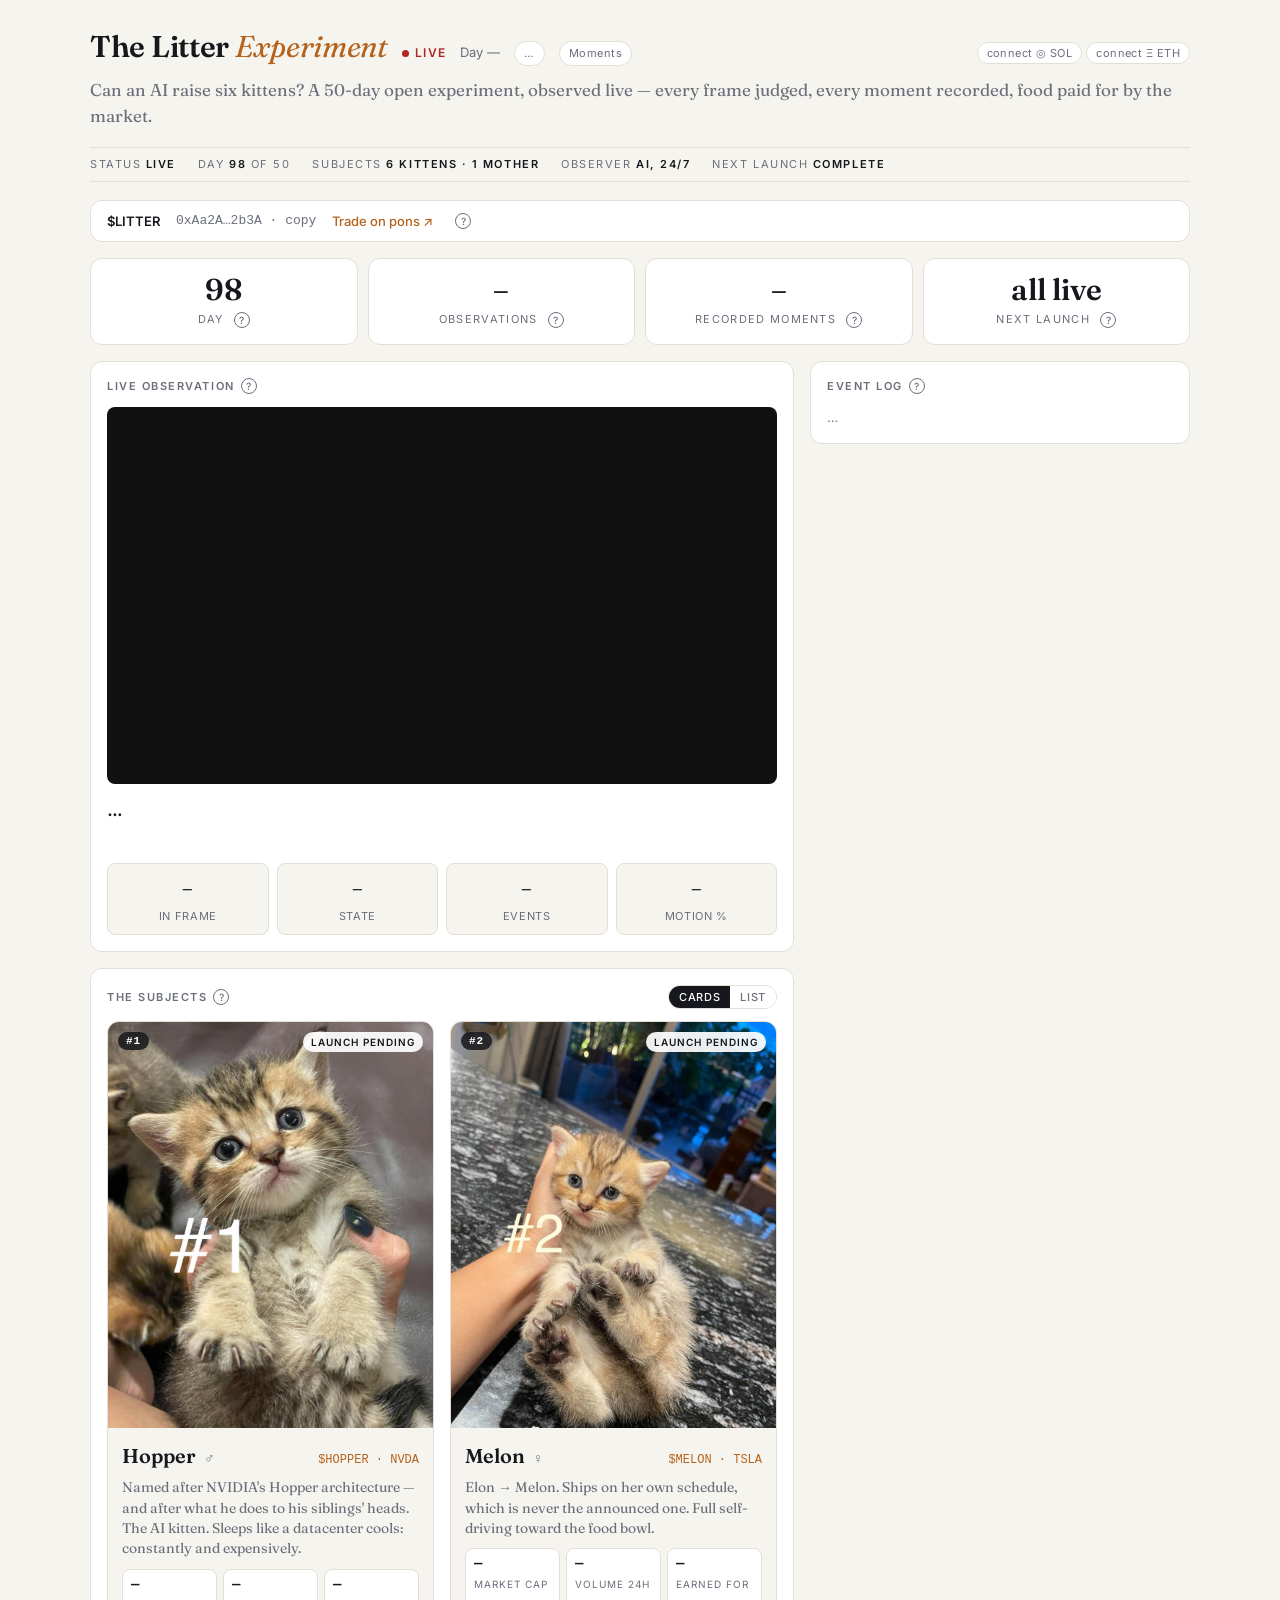
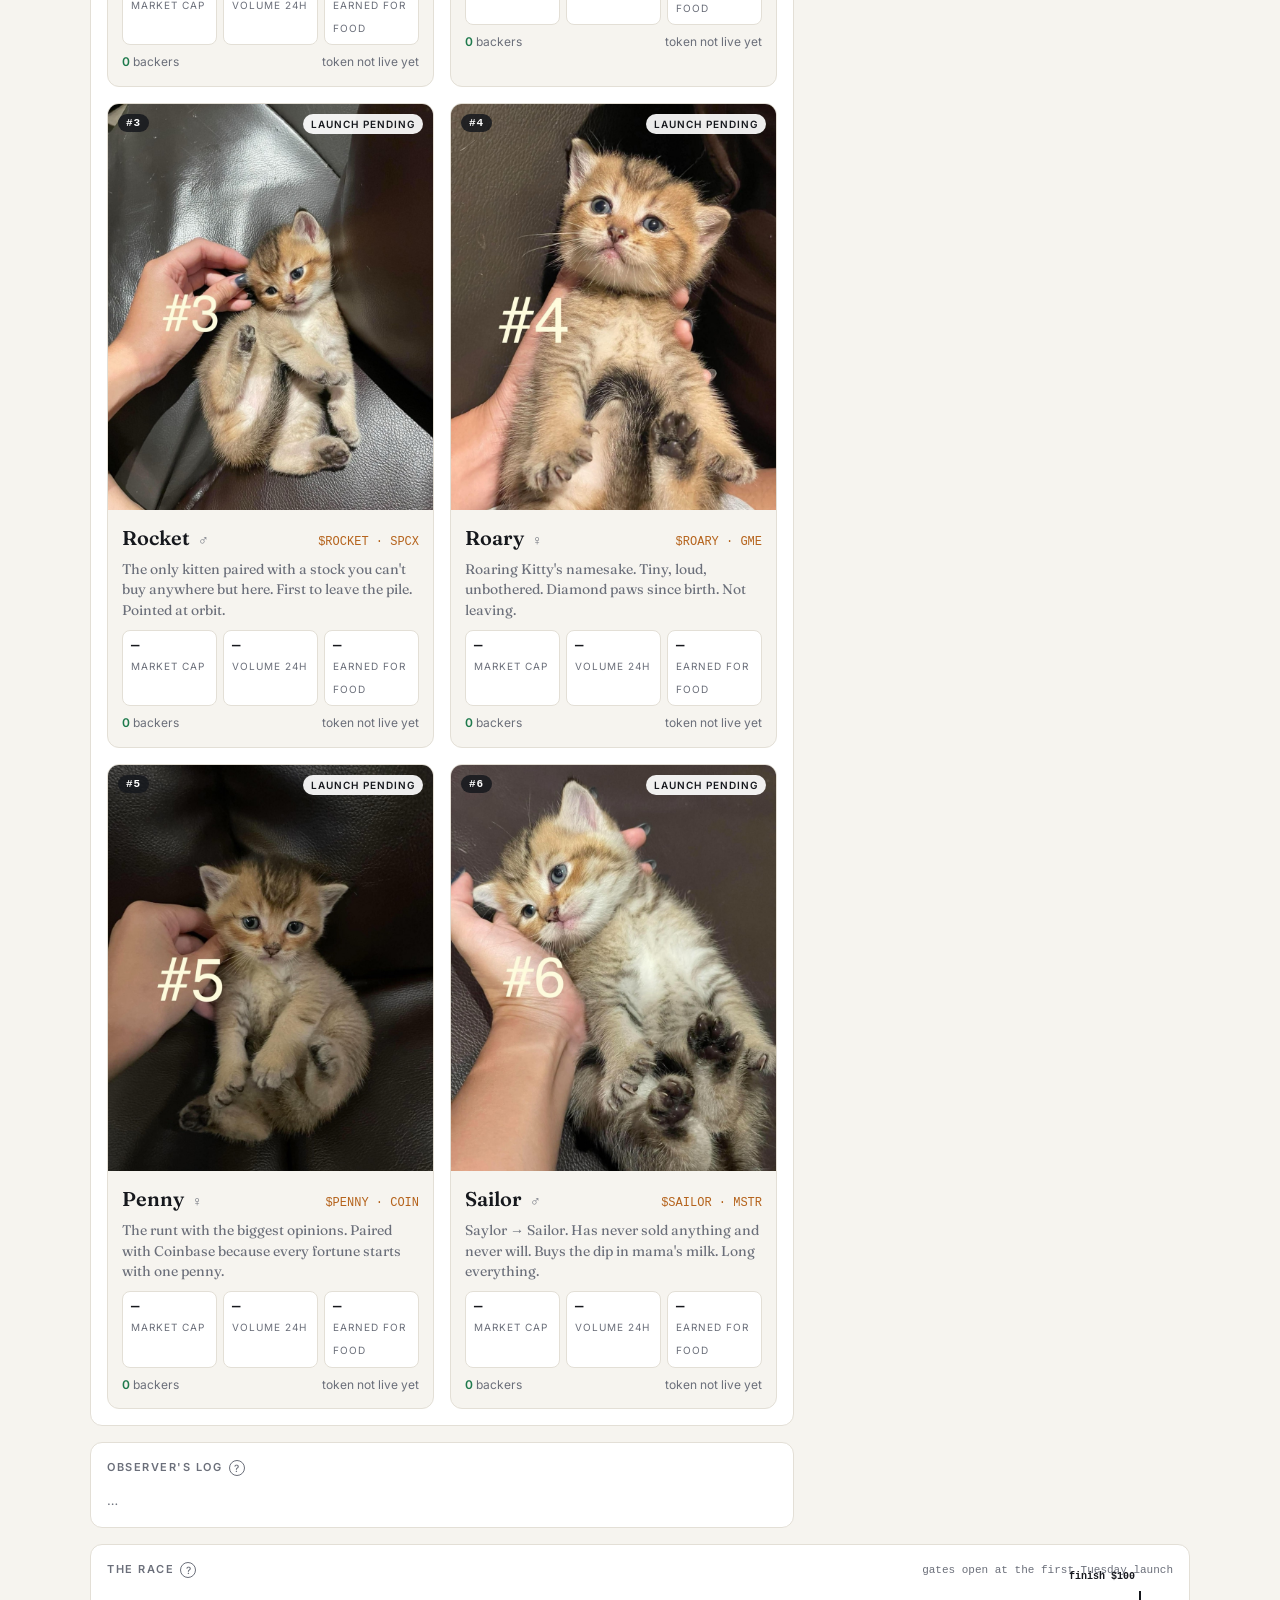
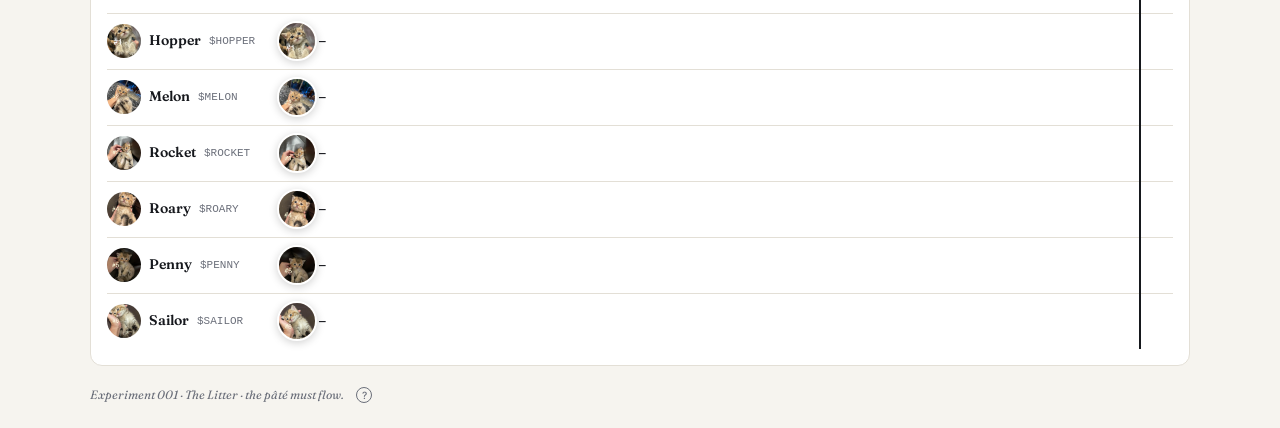
==== commit c79da08e: "Race panel full page width below the grid Co-Authored-By: Claude Fable 5.1 <noreply@anthropic.com>" ====
--- a/index.html
+++ b/index.html
@@ -59,24 +59,25 @@
   /* race */
   .racestat { margin-left: auto; font: 500 11px var(--mono); color: var(--dim); text-transform: none; letter-spacing: 0; }
   .race { position: relative; padding-top: 22px; }
-  .race .ticks { position: absolute; top: 0; left: 150px; right: 34px; height: 100%; pointer-events: none; }
+  .race .ticks { position: absolute; top: 0; left: 190px; right: 34px; height: 100%; pointer-events: none; }
   .race .tick { position: absolute; top: 0; bottom: 0; border-left: 1px dashed var(--edge); }
   .race .tick i { position: absolute; top: -20px; left: 4px; font: 500 10px var(--mono); color: var(--dim); white-space: nowrap; }
   .race .tick.finish { border-left: 2px solid var(--text); }
   .race .tick.finish i { color: var(--text); font-weight: 600; left: auto; right: 6px; }
-  .lane { display: grid; grid-template-columns: 150px 1fr; align-items: center; gap: 0; height: 48px; border-top: 1px solid var(--edge); }
+  .lane { display: grid; grid-template-columns: 190px 1fr; align-items: center; gap: 0; height: 56px; border-top: 1px solid var(--edge); }
   .lane:first-of-type { border-top: 0; }
   .lane .who { display: flex; align-items: center; gap: 8px; font-family: var(--serif); font-weight: 600; font-size: 14px; }
   .lane .who span { color: var(--dim); font: 400 11px var(--mono); }
-  .lane .who img { width: 28px; height: 28px; border-radius: 50%; object-fit: cover; }
+  .lane .who img { width: 34px; height: 34px; border-radius: 50%; object-fit: cover; }
   .lane .track { position: relative; height: 100%; margin-right: 34px; }
-  .lane .runner { position: absolute; top: 50%; transform: translate(-50%, -50%); width: 34px; height: 34px; border-radius: 50%; overflow: hidden; border: 2px solid var(--panel); box-shadow: 0 2px 8px rgba(0,0,0,.18); transition: left 1.2s cubic-bezier(.2,.8,.2,1); cursor: pointer; background: var(--accent-soft); display: grid; place-items: center; font: 600 13px var(--serif); color: var(--accent); }
+  .lane .runner { position: absolute; top: 50%; transform: translate(-50%, -50%); width: 40px; height: 40px; border-radius: 50%; overflow: hidden; border: 2px solid var(--panel); box-shadow: 0 2px 8px rgba(0,0,0,.18); transition: left 1.2s cubic-bezier(.2,.8,.2,1); cursor: pointer; background: var(--accent-soft); display: grid; place-items: center; font: 600 13px var(--serif); color: var(--accent); }
   .lane .runner img { width: 100%; height: 100%; object-fit: cover; }
   .lane .runner:hover::after, .lane .runner:focus::after { content: attr(data-tip); position: absolute; left: 40px; top: 50%; transform: translateY(-50%); white-space: nowrap; background: var(--text); color: #fff; font: 400 11px var(--sans); padding: 5px 8px; border-radius: 6px; z-index: 5; }
   .lane .runner:hover { z-index: 6; overflow: visible; }
   .lane .amt { position: absolute; top: 50%; transform: translateY(-50%); left: calc(var(--x) + 22px); font: 600 11px var(--mono); color: var(--text); white-space: nowrap; transition: left 1.2s cubic-bezier(.2,.8,.2,1); }
   .lane.pace { opacity: .75; } .lane.pace .who { font-style: italic; }
   .lane.leader .amt { color: var(--ok); }
+  @media (max-width: 640px) { .lane { grid-template-columns: 120px 1fr; } .race .ticks { left: 120px; } .lane .who span { display: none; } }
 </style>
 </head>
 <body>
@@ -130,12 +131,6 @@
       </div>
 
       <div class="panel" style="margin-top:16px;">
-        <h2>The race <span class="q" tabindex="0" data-tip="Each kitten's token pays a trading fee, and that fee buys the litter's food. This track shows how much each kitten has earned so far. Mama ($LITTER) runs the pace lane. Milestones are real: at each one the litter gets something on camera.">?</span>
-          <span class="racestat" id="raceStat"></span></h2>
-        <div class="race" id="race"></div>
-      </div>
-
-      <div class="panel" style="margin-top:16px;">
         <h2>Observer's log <span class="q" tabindex="0" data-tip="The AI observer's own posts about significant moments, photo attached. Mirrored to @kittenpoc on X.">?</span></h2>
         <div id="thread"><span style="color:var(--dim);font-size:13px">…</span></div>
       </div>
@@ -166,6 +161,12 @@
       </div>
     </div>
   </div>
+
+      <div class="panel" style="margin-top:16px;" id="racePanel">
+        <h2>The race <span class="q" tabindex="0" data-tip="Each kitten's token pays a trading fee, and that fee buys the litter's food. This track shows how much each kitten has earned so far. Mama ($LITTER) runs the pace lane. Milestones are real: at each one the litter gets something on camera.">?</span>
+          <span class="racestat" id="raceStat"></span></h2>
+        <div class="race" id="race"></div>
+      </div>
 
   <footer>Experiment 001 · The Litter · the pâté must flow. <span class="q" tabindex="0" data-tip="An AI agent is the stepfather of six kittens. It watches, narrates, photographs and tweets them 24/7, and trading fees on the Family's tokens pay for their food. The kittens are cared for by humans; the AI handles the internet.">?</span></footer>
 </div>
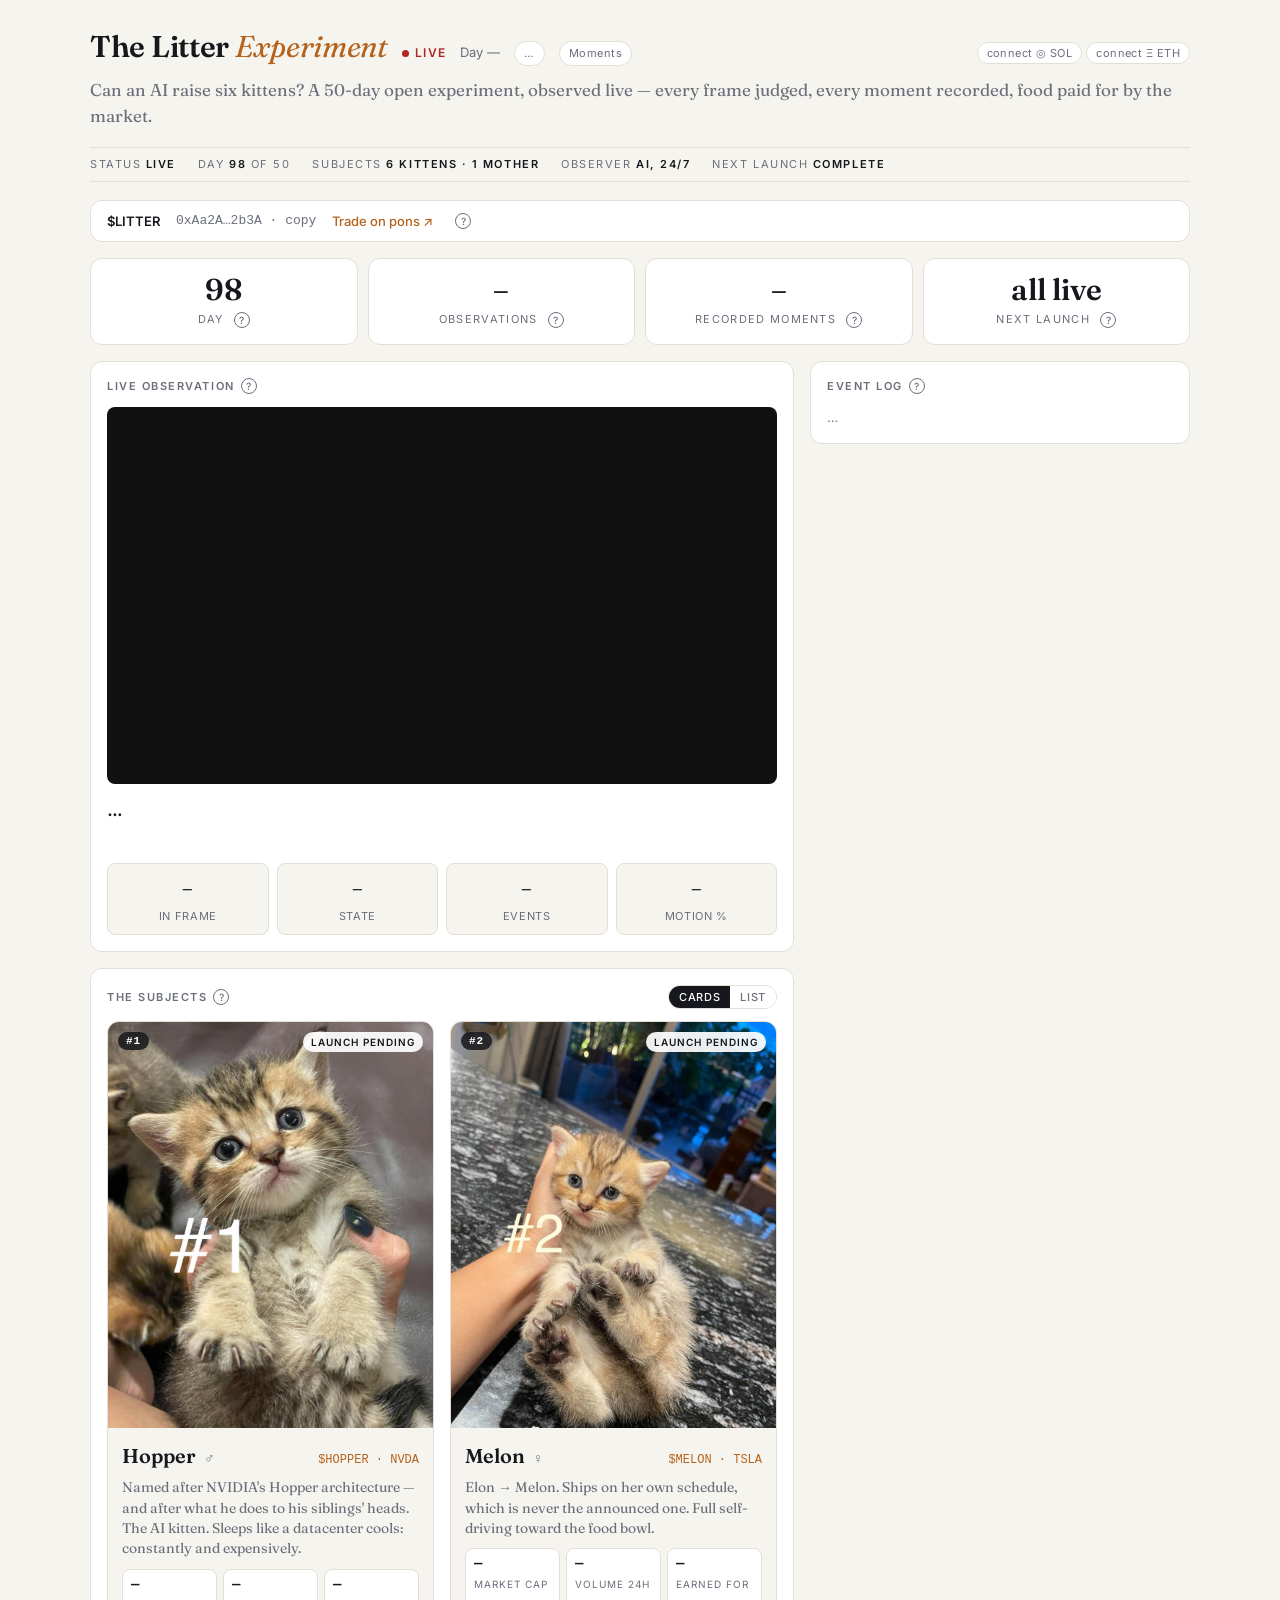
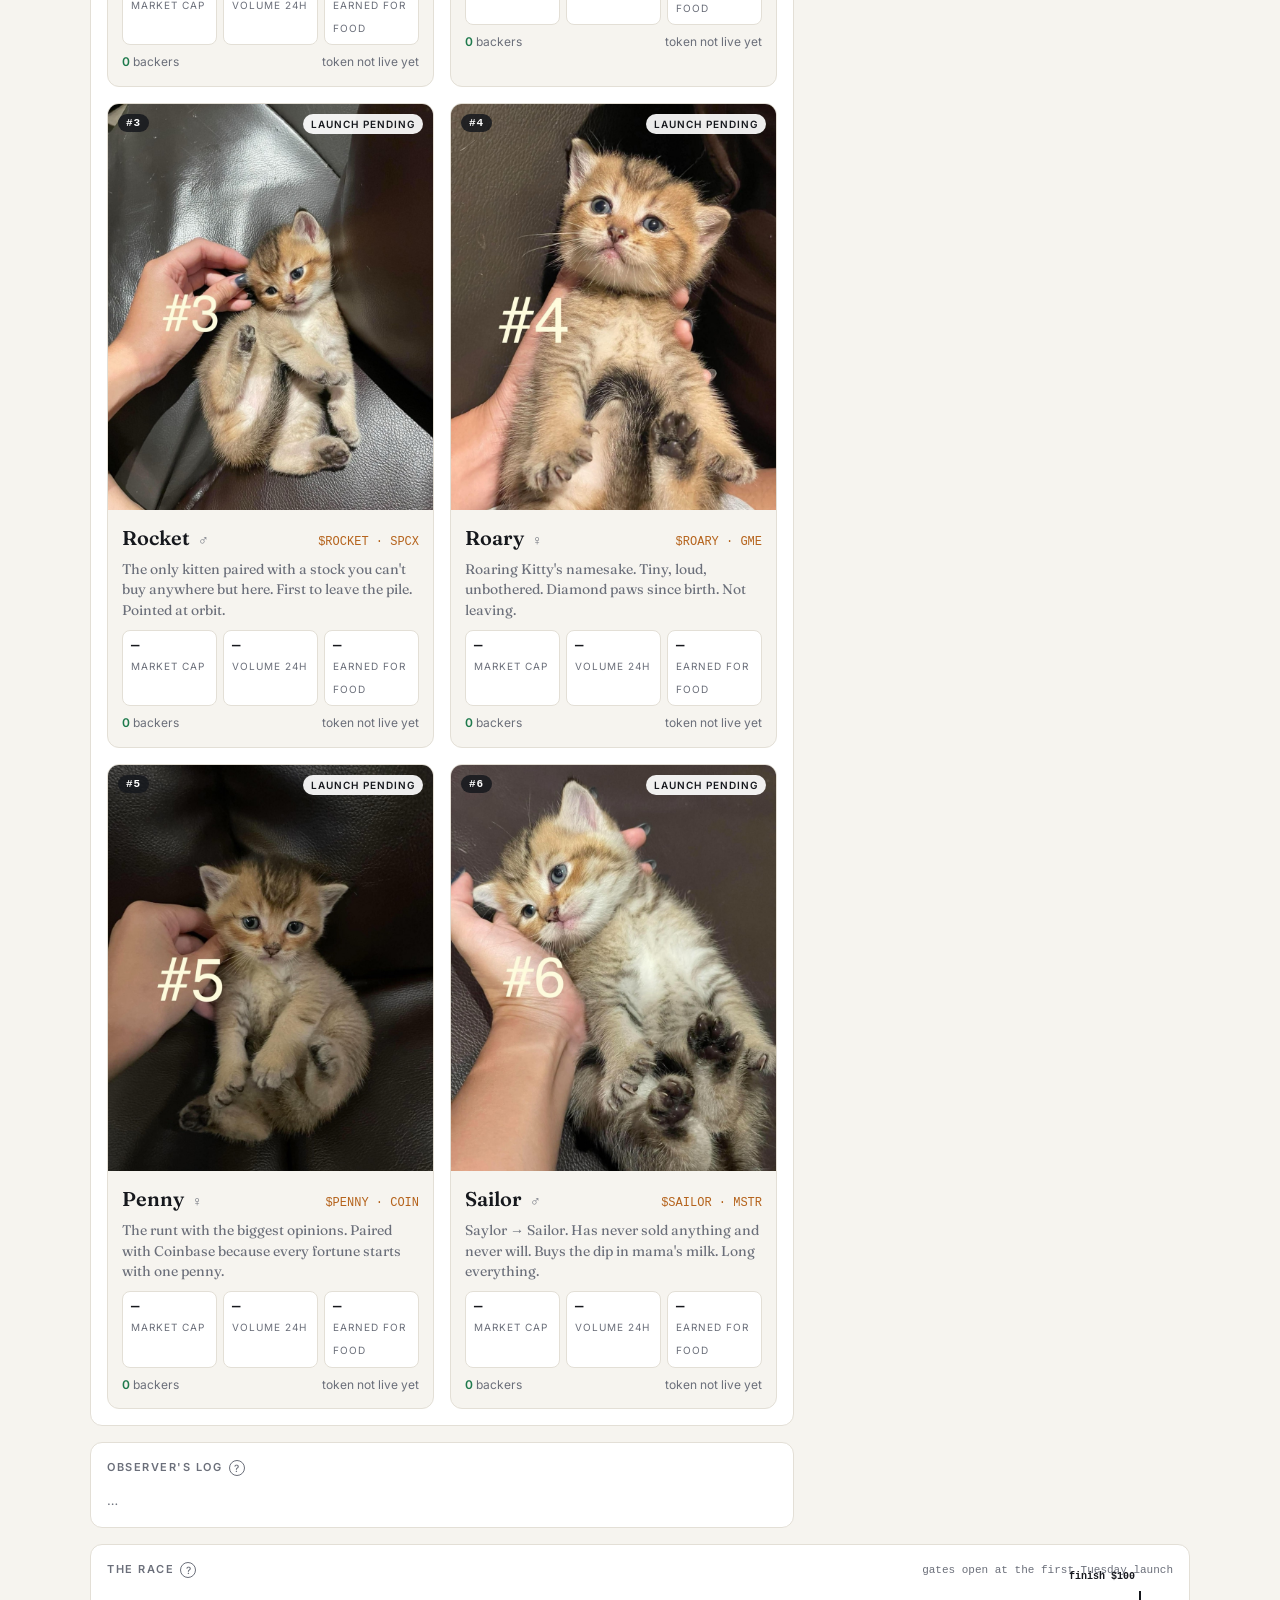
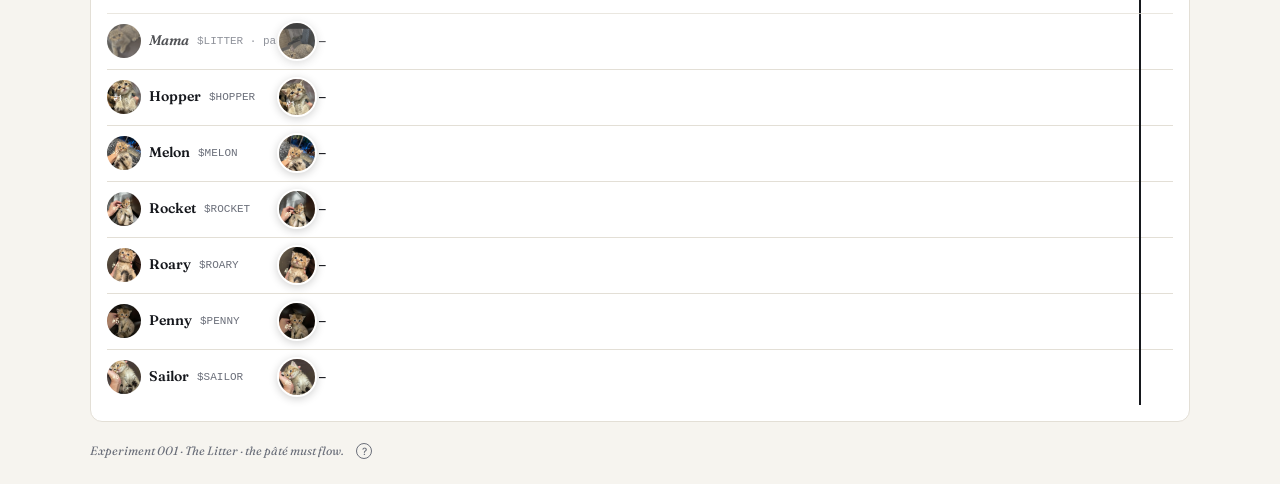
==== commit e54b84e9: "Mama gets her face: pace lane portrait + $LITTER panel avatar Co-Authored-By: Claude Fable 5.1 <nore" ====
--- a/index.html
+++ b/index.html
@@ -138,7 +138,7 @@
 
     <div style="display:flex; flex-direction:column; gap:16px;">
       <div class="panel" id="market" style="display:none;">
-        <h2>$LITTER <span class="q r" tabindex="0" data-tip="Live data from the pons launchpad. Bonding curve now; graduates to a locked Uniswap v4 pool at 4.2 ETH. 'Cans' = trading fees earned so far, converted to cans of pâté at $2.50. The fees really do buy the food.">?</span></h2>
+        <h2><img src="k/mama.jpg" alt="" style="width:26px;height:26px;border-radius:50%;object-fit:cover;margin-right:8px">Mama · $LITTER <span class="q r" tabindex="0" data-tip="Live data from the pons launchpad. Bonding curve now; graduates to a locked Uniswap v4 pool at 4.2 ETH. 'Cans' = trading fees earned so far, converted to cans of pâté at $2.50. The fees really do buy the food.">?</span></h2>
         <div class="mrow"><span>price</span><b id="mPrice">–</b></div>
         <div class="mrow"><span>market cap</span><b id="mMcap">–</b></div>
         <div class="mrow"><span>holders</span><b id="mHolders">–</b></div>
@@ -261,7 +261,7 @@
 const MILESTONES = [100, 250, 500, 1000, 2500, 5000, 10000, 25000, 50000];
 function renderRace() {
   const runners = KITTENS.map(k => ({ k, usd: kittenMarket[k.n]?.feesUsd ?? 0, vol: kittenMarket[k.n]?.volume24hUsd, live: !!k.ca }));
-  const mama = litterMarket ? { k: { n: 0, name: "Mama", ticker: "LITTER" }, usd: litterMarket.feesUsd, vol: litterMarket.volume24hUsd, live: true, pace: true } : null;
+  const mama = { k: { n: 0, name: "Mama", ticker: "LITTER" }, usd: litterMarket?.feesUsd ?? 0, vol: litterMarket?.volume24hUsd, live: !!litterMarket, pace: true };
   const all = mama ? [mama, ...runners] : runners;
   const leader = Math.max(0, ...runners.map(r => r.usd));
   const ref = Math.max(leader, mama?.usd ?? 0);
@@ -274,11 +274,12 @@
     lanes.map((r, i) => {
       const x = pct(r.usd);
       const tip = r.live ? `$${r.usd.toFixed(0)} earned for food${r.vol != null ? " · $" + r.vol.toFixed(0) + " volume 24h" : ""}` : "at the gate — token not live yet";
-      const img = r.pace ? `<span style="font:600 13px var(--serif);color:var(--accent)">M</span>` : `<img src="k/${r.k.n}.jpg" alt="">`;
+      const src = r.pace ? "k/mama.jpg" : `k/${r.k.n}.jpg`;
+      const img = `<img src="${src}" alt="">`;
       return `<div class="lane ${r.pace ? "pace" : ""} ${!r.pace && i === (mama ? 1 : 0) && r.usd > 0 ? "leader" : ""}">
-        <div class="who">${r.pace ? "" : `<img src="k/${r.k.n}.jpg" alt="">`}${r.k.name} <span>$${r.k.ticker}${r.pace ? " · pace" : ""}</span></div>
+        <div class="who"><img src="${src}" alt="">${r.k.name} <span>$${r.k.ticker}${r.pace ? " · pace" : ""}</span></div>
         <div class="track" style="--x:${x}%">
-          <div class="runner" tabindex="0" data-tip="${tip}" style="left:${x}%" ${r.pace ? "" : `onclick="location.href='kitten.html?n=${r.k.n}'"`}>${img}</div>
+          <div class="runner" tabindex="0" data-tip="${r.pace && !r.live ? "Mama · $LITTER · market data loading" : tip}" style="left:${x}%" ${r.pace ? `onclick="window.open('https://www.ponsfamily.com/launchpad/0xAa2A90777994A29d659f1DEEB2E21Ae7de312b3A')"` : `onclick="location.href='kitten.html?n=${r.k.n}'"`}>${img}</div>
           <div class="amt">${r.live ? "$" + r.usd.toFixed(0) : "—"}</div>
         </div>
       </div>`;
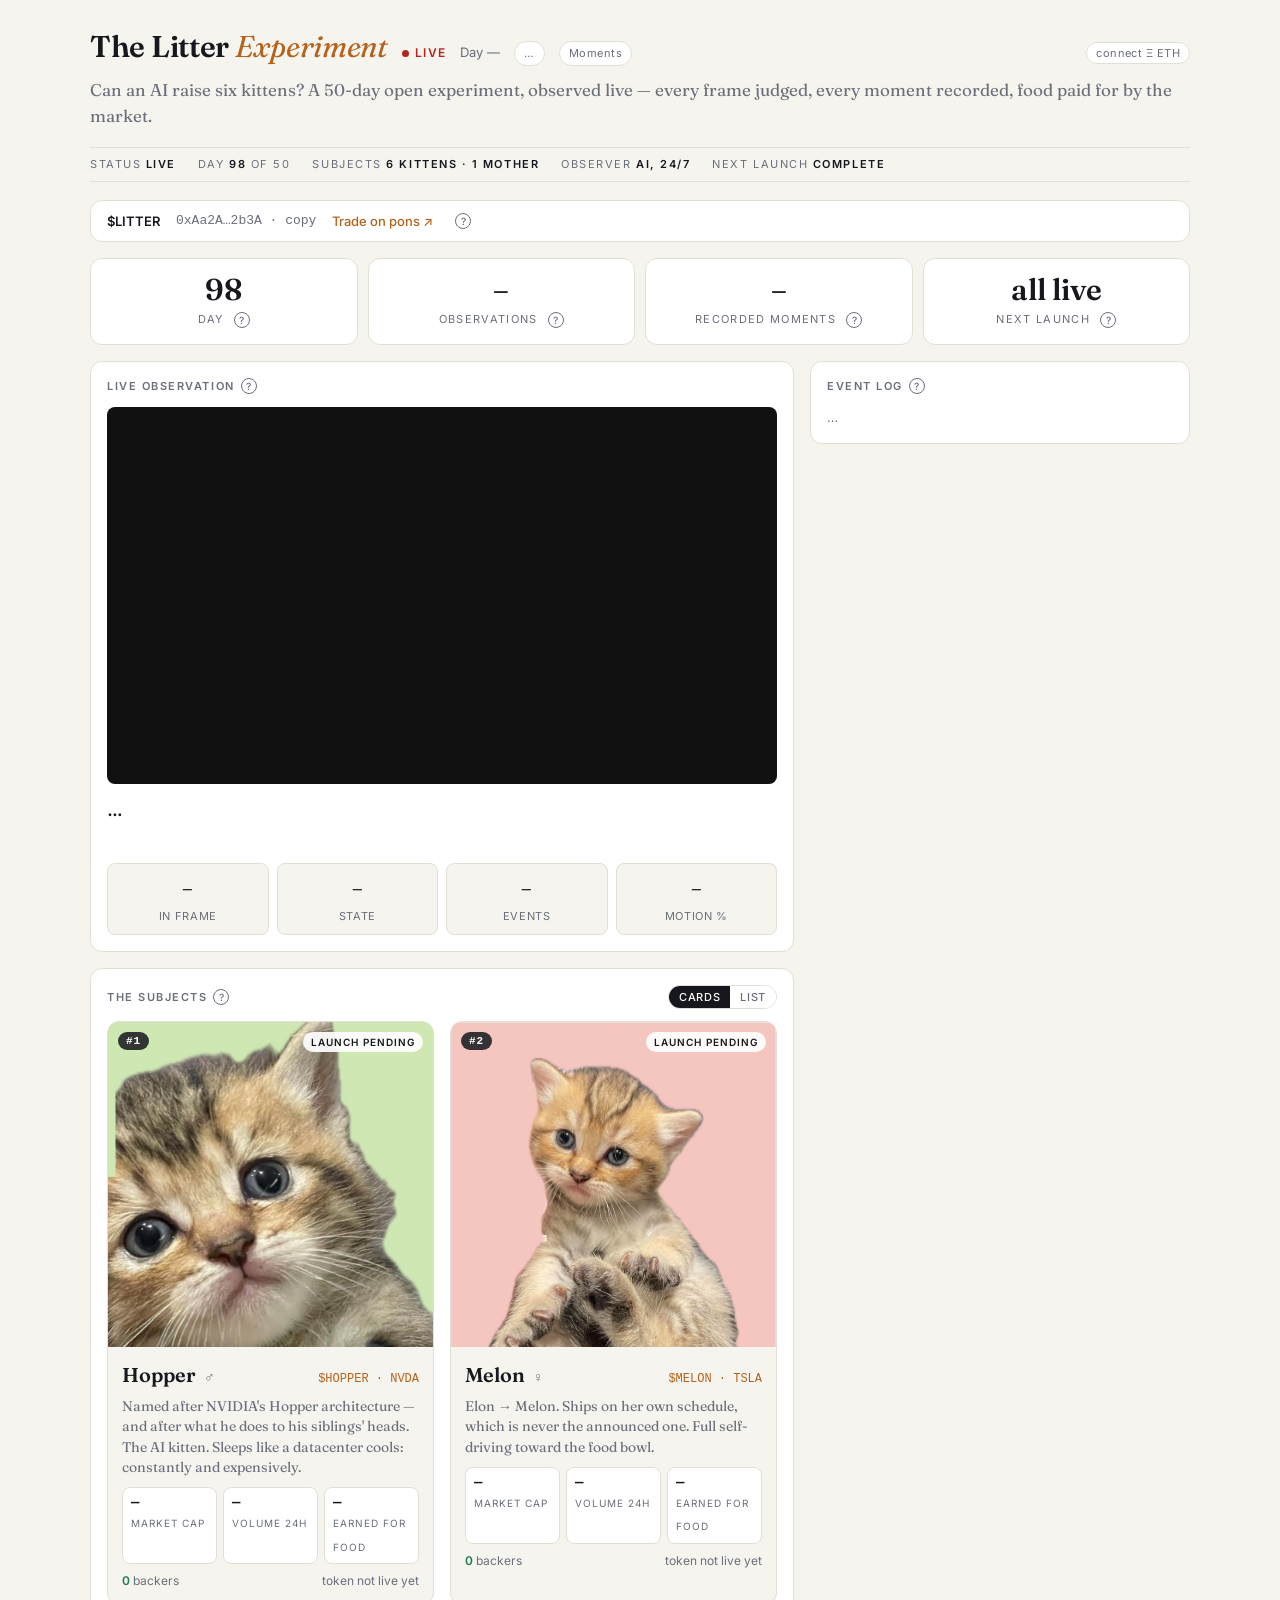
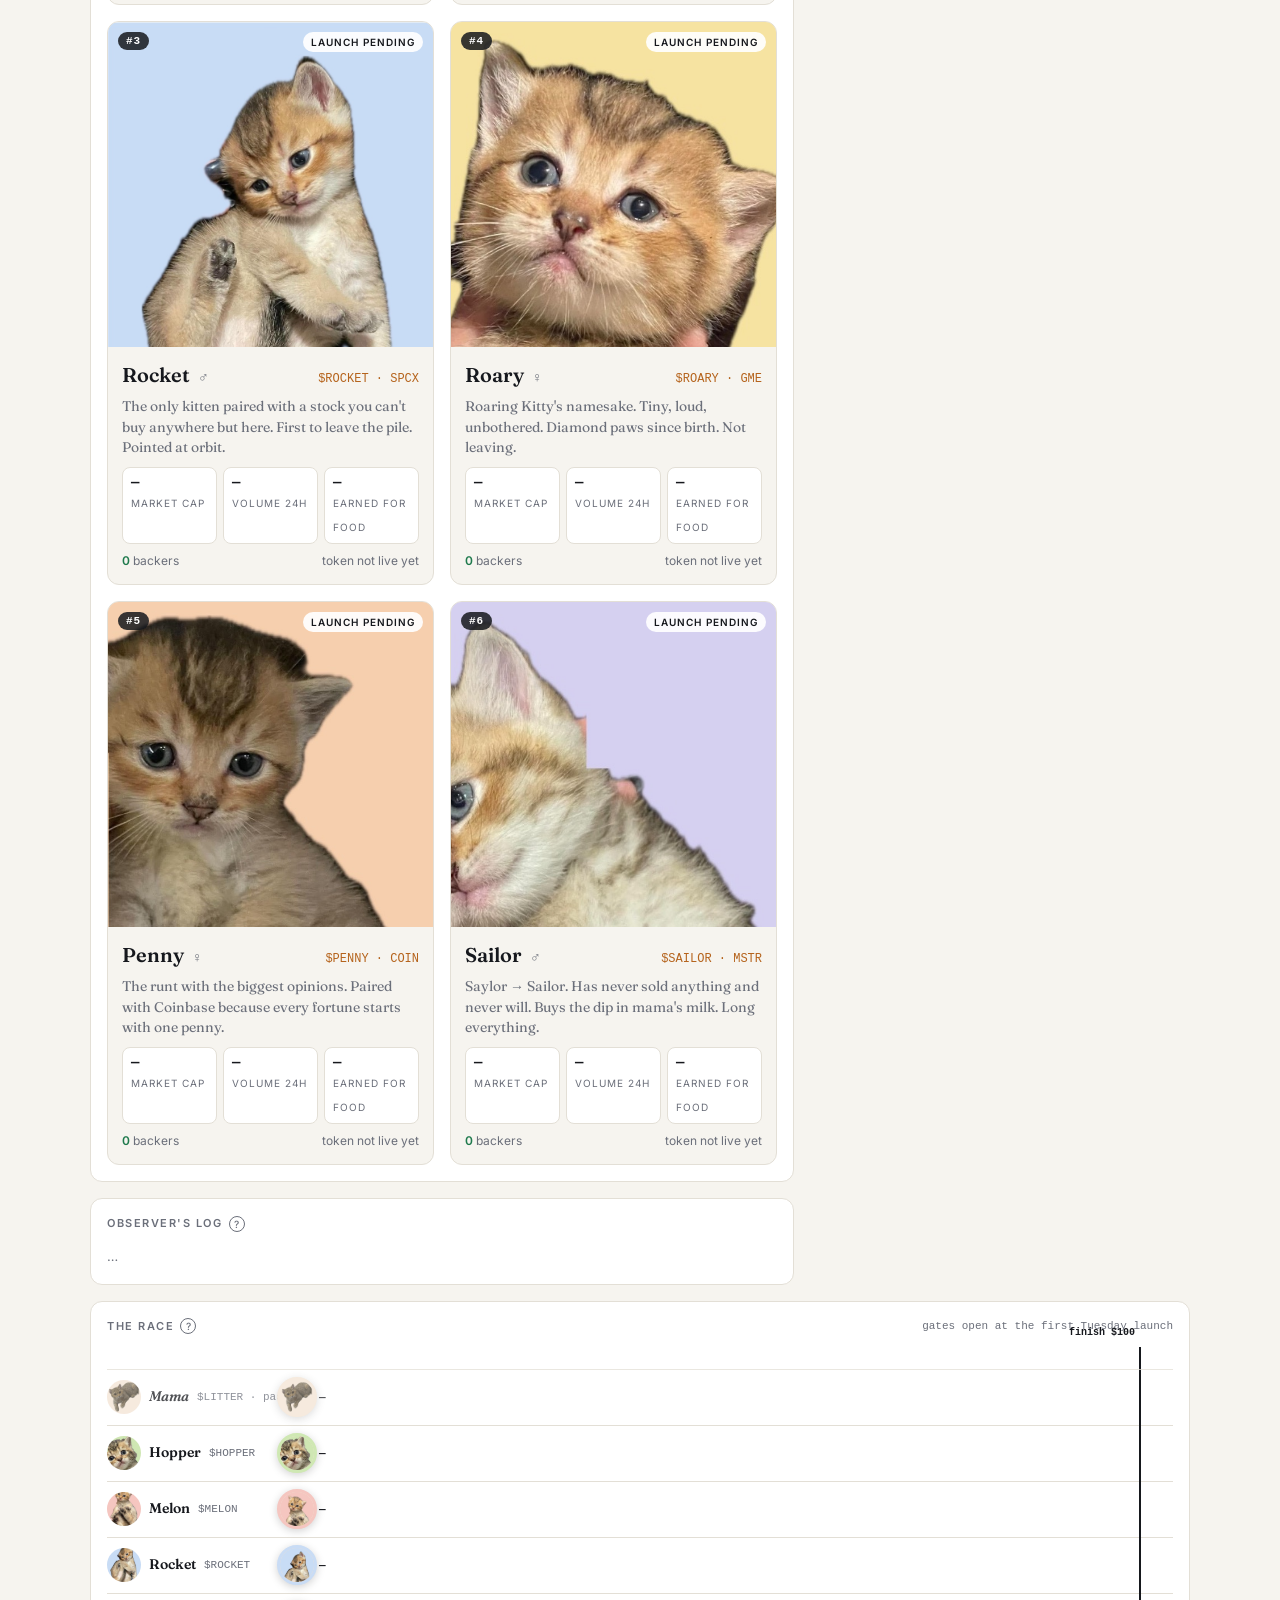
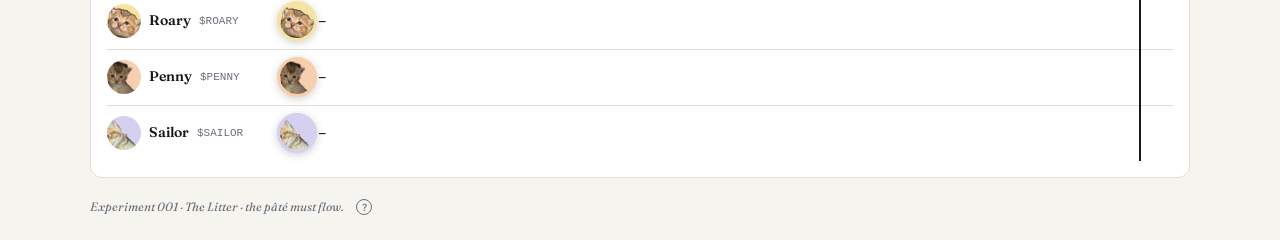
==== commit c66f4b20: "Cutout portraits on per-kitten colours (Vision segmentation), Mama too; colour rings on race runners" ====
--- a/index.html
+++ b/index.html
@@ -23,7 +23,7 @@
   @media (max-width: 640px) { .subjects { grid-template-columns: 1fr; } }
   .subj { position: relative; background: var(--bg); border: 1px solid var(--edge); border-radius: 12px; overflow: hidden; cursor: pointer; transition: transform .15s, box-shadow .15s; }
   .subj:hover { transform: translateY(-2px); box-shadow: 0 12px 30px rgba(0,0,0,.08); }
-  .subj .photo { aspect-ratio: 4/5; background: var(--accent-soft); display: grid; place-items: center; overflow: hidden; color: var(--accent); font: 600 56px var(--serif); }
+  .subj .photo { aspect-ratio: 1; background: var(--accent-soft); display: grid; place-items: center; overflow: hidden; color: var(--accent); font: 600 56px var(--serif); }
   .subj .photo img { width: 100%; height: 100%; object-fit: cover; display: block; }
   .subj .rank { position: absolute; top: 10px; left: 10px; background: rgba(22,24,29,.85); color: #fff; font: 600 11px var(--mono); padding: 3px 8px; border-radius: 99px; letter-spacing: .08em; }
   .subj .launchtag { position: absolute; top: 10px; right: 10px; background: rgba(255,255,255,.92); color: var(--text); font: 600 10px var(--sans); letter-spacing: .1em; text-transform: uppercase; padding: 4px 8px; border-radius: 99px; }
@@ -70,7 +70,7 @@
   .lane .who span { color: var(--dim); font: 400 11px var(--mono); }
   .lane .who img { width: 34px; height: 34px; border-radius: 50%; object-fit: cover; }
   .lane .track { position: relative; height: 100%; margin-right: 34px; }
-  .lane .runner { position: absolute; top: 50%; transform: translate(-50%, -50%); width: 40px; height: 40px; border-radius: 50%; overflow: hidden; border: 2px solid var(--panel); box-shadow: 0 2px 8px rgba(0,0,0,.18); transition: left 1.2s cubic-bezier(.2,.8,.2,1); cursor: pointer; background: var(--accent-soft); display: grid; place-items: center; font: 600 13px var(--serif); color: var(--accent); }
+  .lane .runner { position: absolute; top: 50%; transform: translate(-50%, -50%); width: 40px; height: 40px; border-radius: 50%; overflow: hidden; border: 3px solid var(--panel); box-shadow: 0 2px 8px rgba(0,0,0,.18); transition: left 1.2s cubic-bezier(.2,.8,.2,1); cursor: pointer; background: var(--accent-soft); display: grid; place-items: center; font: 600 13px var(--serif); color: var(--accent); }
   .lane .runner img { width: 100%; height: 100%; object-fit: cover; }
   .lane .runner:hover::after, .lane .runner:focus::after { content: attr(data-tip); position: absolute; left: 40px; top: 50%; transform: translateY(-50%); white-space: nowrap; background: var(--text); color: #fff; font: 400 11px var(--sans); padding: 5px 8px; border-radius: 6px; z-index: 5; }
   .lane .runner:hover { z-index: 6; overflow: visible; }
@@ -279,7 +279,7 @@
       return `<div class="lane ${r.pace ? "pace" : ""} ${!r.pace && i === (mama ? 1 : 0) && r.usd > 0 ? "leader" : ""}">
         <div class="who"><img src="${src}" alt="">${r.k.name} <span>$${r.k.ticker}${r.pace ? " · pace" : ""}</span></div>
         <div class="track" style="--x:${x}%">
-          <div class="runner" tabindex="0" data-tip="${r.pace && !r.live ? "Mama · $LITTER · market data loading" : tip}" style="left:${x}%" ${r.pace ? `onclick="window.open('https://www.ponsfamily.com/launchpad/0xAa2A90777994A29d659f1DEEB2E21Ae7de312b3A')"` : `onclick="location.href='kitten.html?n=${r.k.n}'"`}>${img}</div>
+          <div class="runner" tabindex="0" data-tip="${r.pace && !r.live ? "Mama · $LITTER · market data loading" : tip}" style="left:${x}%;border-color:${r.k.color ?? "#f3e4d3"}" ${r.pace ? `onclick="window.open('https://www.ponsfamily.com/launchpad/0xAa2A90777994A29d659f1DEEB2E21Ae7de312b3A')"` : `onclick="location.href='kitten.html?n=${r.k.n}'"`}>${img}</div>
           <div class="amt">${r.live ? "$" + r.usd.toFixed(0) : "—"}</div>
         </div>
       </div>`;
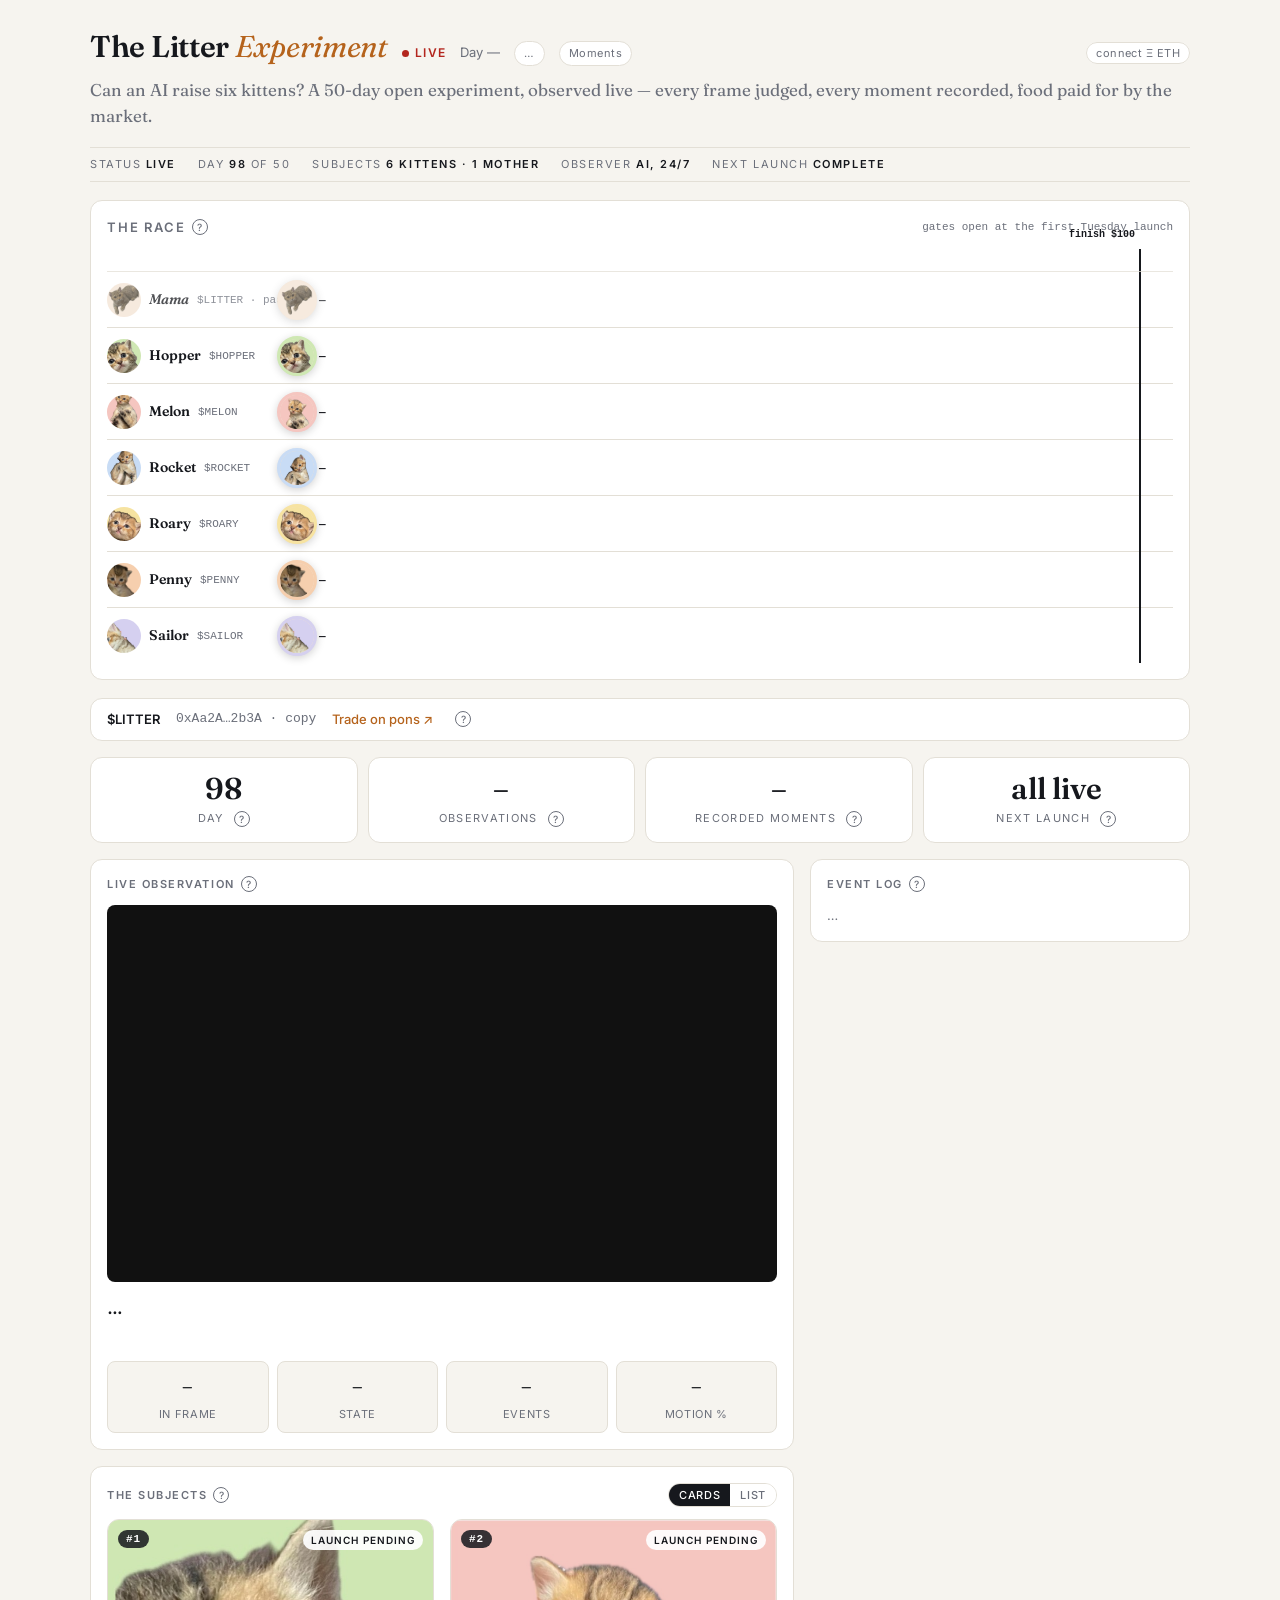
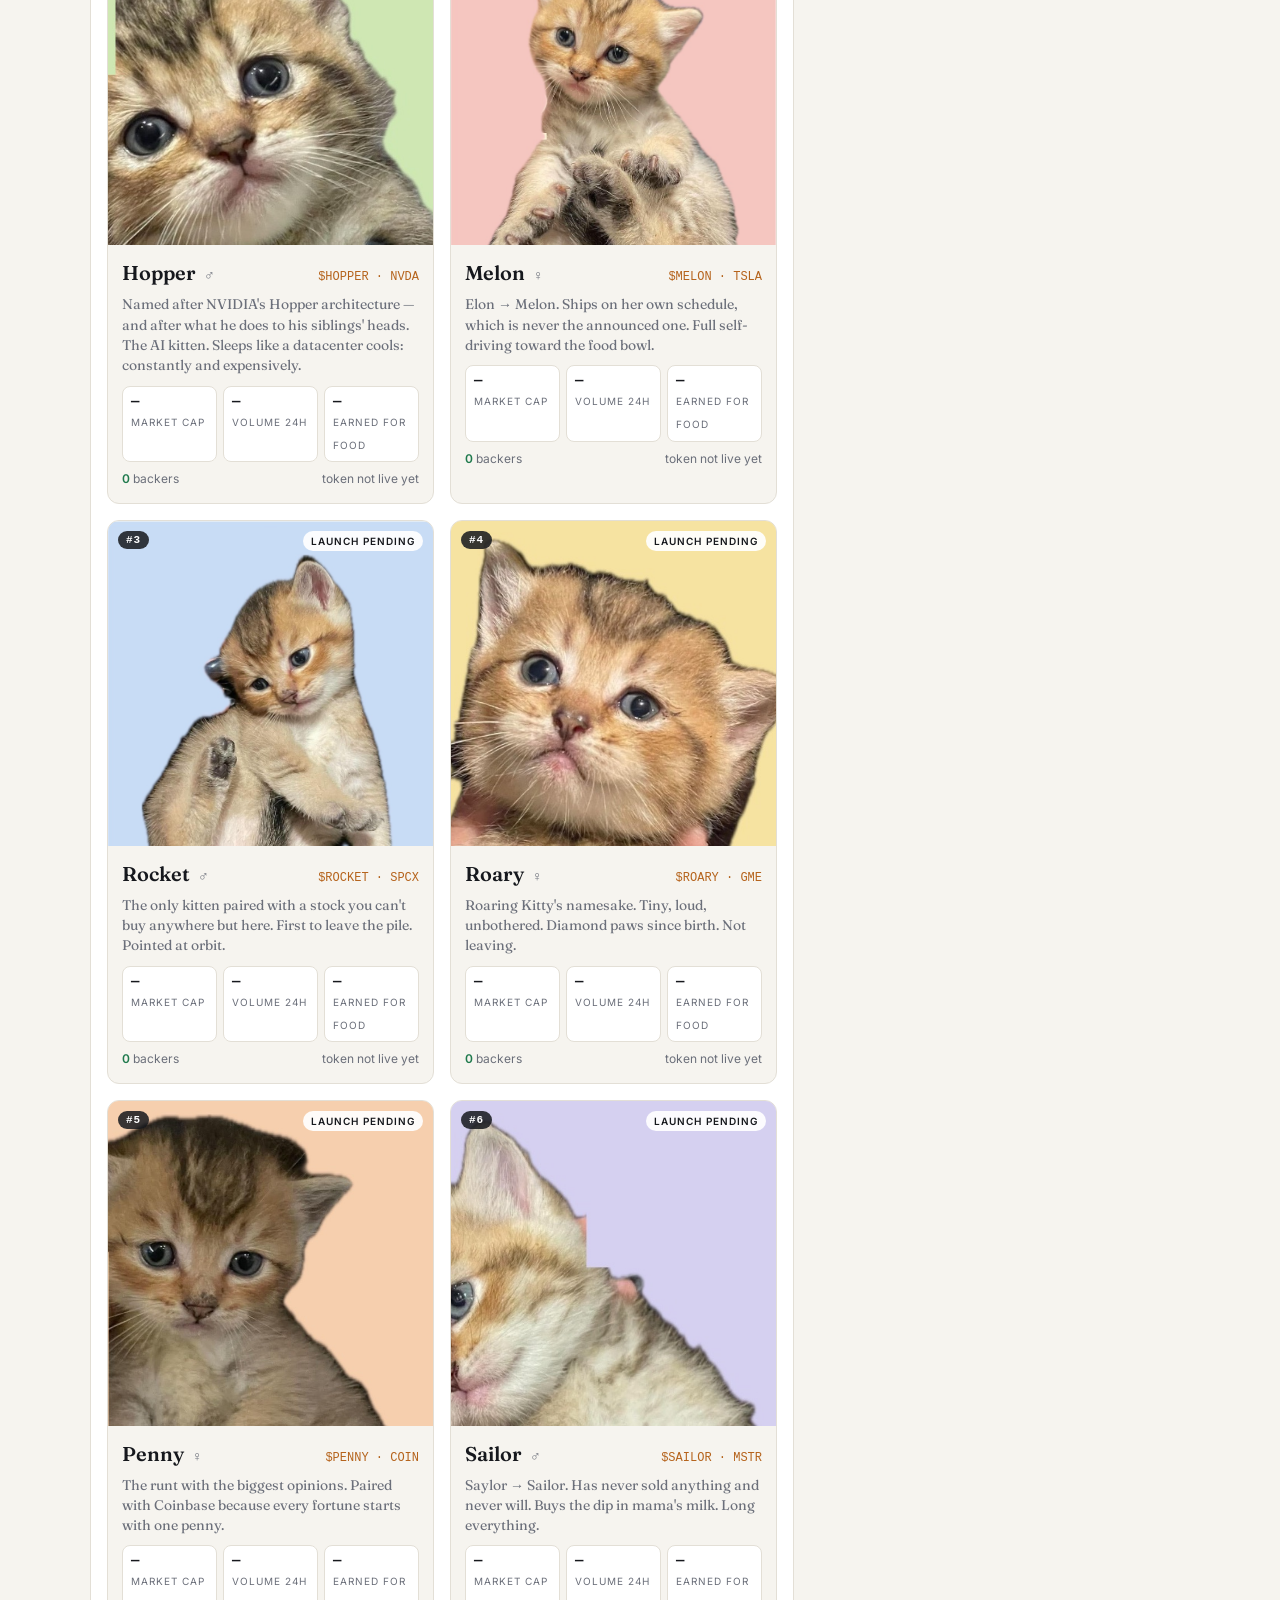
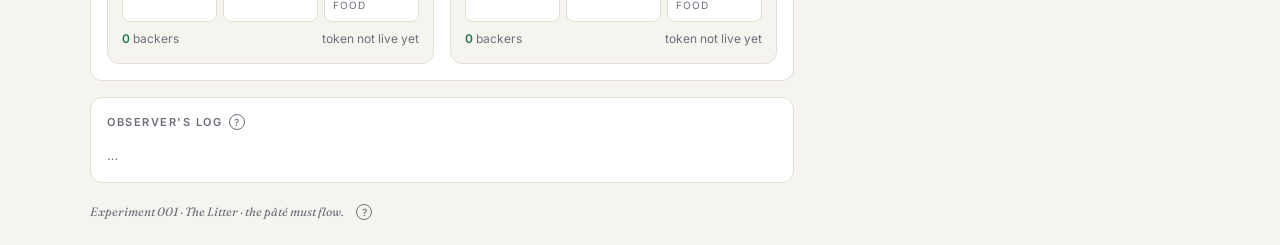
==== commit befde572: "The race is the hero section; trade quote from live curve price Co-Authored-By: Claude Fable 5.1 <no" ====
--- a/index.html
+++ b/index.html
@@ -78,6 +78,8 @@
   .lane.pace { opacity: .75; } .lane.pace .who { font-style: italic; }
   .lane.leader .amt { color: var(--ok); }
   @media (max-width: 640px) { .lane { grid-template-columns: 120px 1fr; } .race .ticks { left: 120px; } .lane .who span { display: none; } }
+  .hero-race { margin: 0 0 18px; }
+  .hero-race h2 { font-size: 13px; }
 </style>
 </head>
 <body>
@@ -93,6 +95,12 @@
   <div class="tagline">Can an AI raise six kittens? A 50-day open experiment, observed live — every frame judged, every moment recorded, food paid for by the market.</div>
 
   <div class="band"><span>Status <b>live</b></span><span>Day <b id="bandDay">—</b> of 50</span><span>Subjects <b>6 kittens · 1 mother</b></span><span>Observer <b>AI, 24/7</b></span><span>Next launch <b id="bandNext">—</b></span></div>
+
+  <div class="panel hero-race" id="racePanel">
+        <h2>The race <span class="q" tabindex="0" data-tip="Each kitten's token pays a trading fee, and that fee buys the litter's food. This track shows how much each kitten has earned so far. Mama ($LITTER) runs the pace lane. Milestones are real: at each one the litter gets something on camera.">?</span>
+          <span class="racestat" id="raceStat"></span></h2>
+        <div class="race" id="race"></div>
+      </div>
 
   <div class="coinstrip">
     <b>$LITTER</b>
@@ -162,11 +170,7 @@
     </div>
   </div>
 
-      <div class="panel" style="margin-top:16px;" id="racePanel">
-        <h2>The race <span class="q" tabindex="0" data-tip="Each kitten's token pays a trading fee, and that fee buys the litter's food. This track shows how much each kitten has earned so far. Mama ($LITTER) runs the pace lane. Milestones are real: at each one the litter gets something on camera.">?</span>
-          <span class="racestat" id="raceStat"></span></h2>
-        <div class="race" id="race"></div>
-      </div>
+    
 
   <footer>Experiment 001 · The Litter · the pâté must flow. <span class="q" tabindex="0" data-tip="An AI agent is the stepfather of six kittens. It watches, narrates, photographs and tweets them 24/7, and trading fees on the Family's tokens pay for their food. The kittens are cared for by humans; the AI handles the internet.">?</span></footer>
 </div>
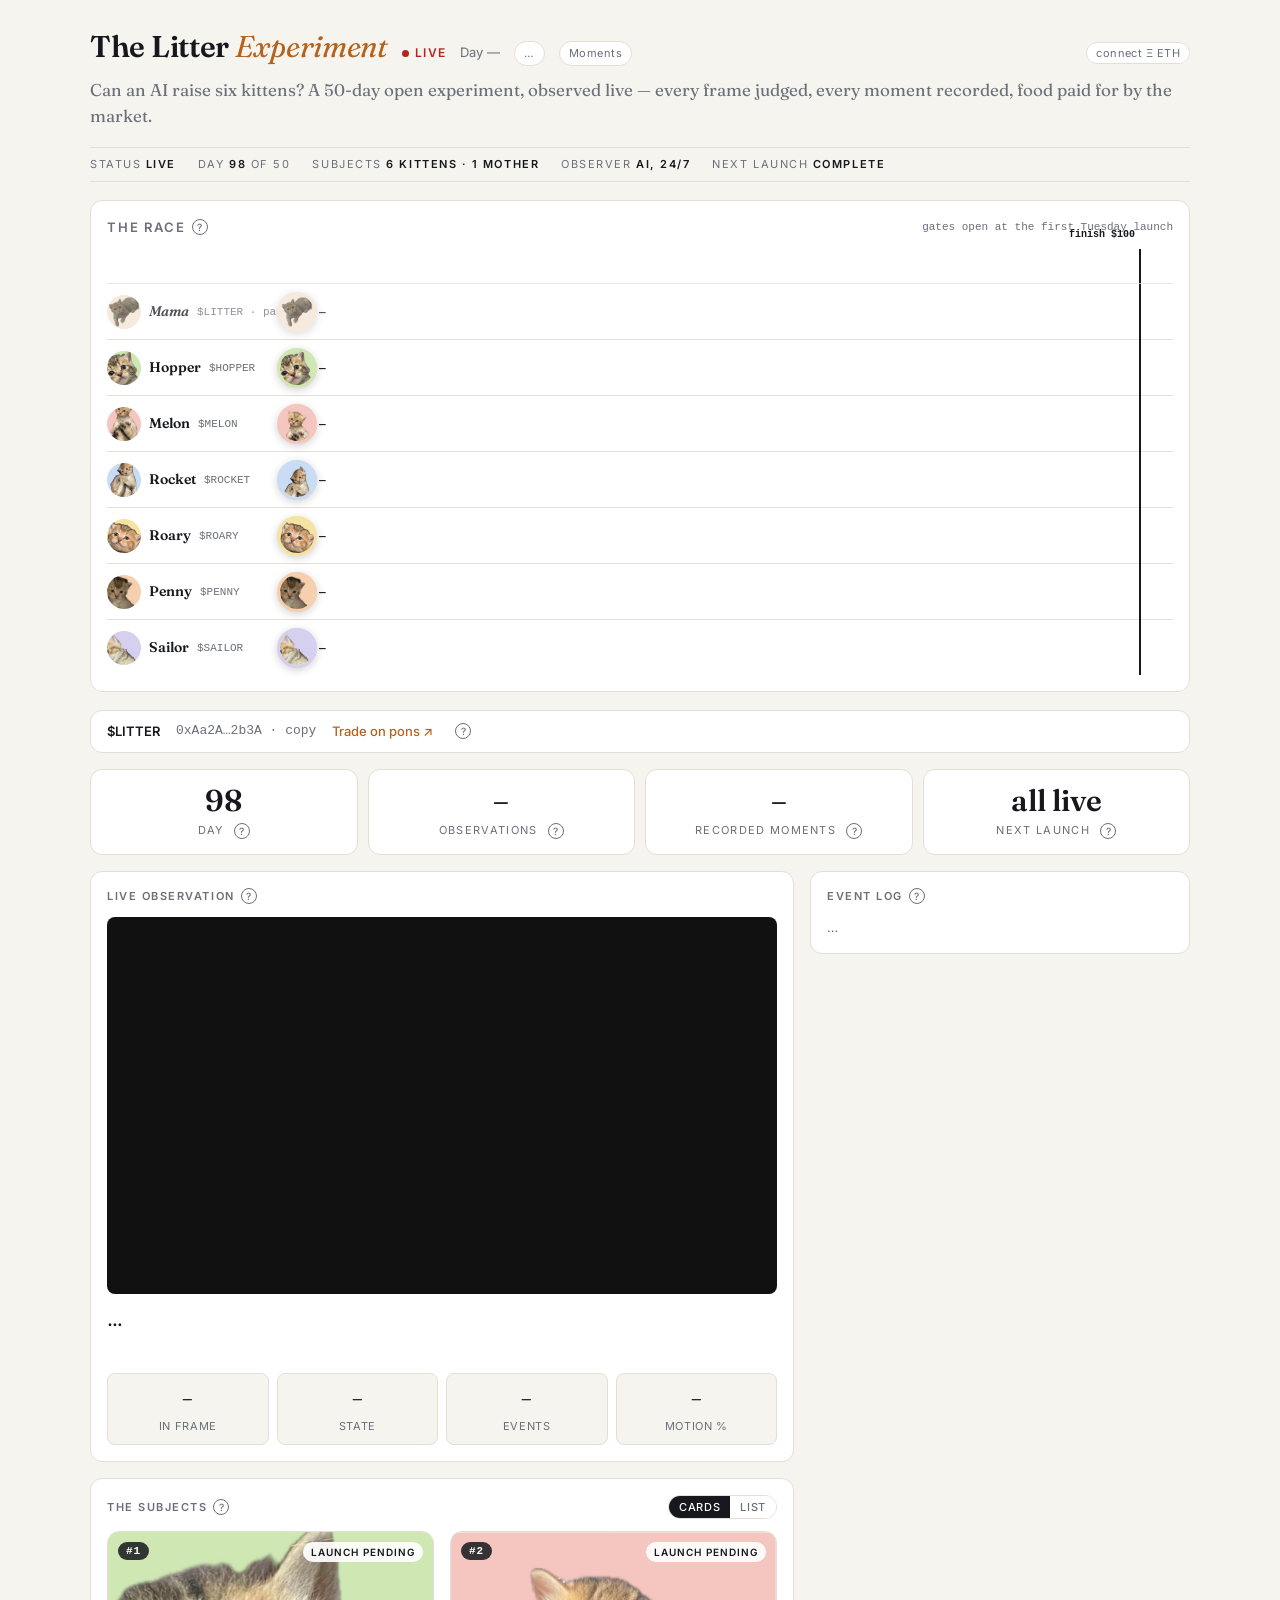
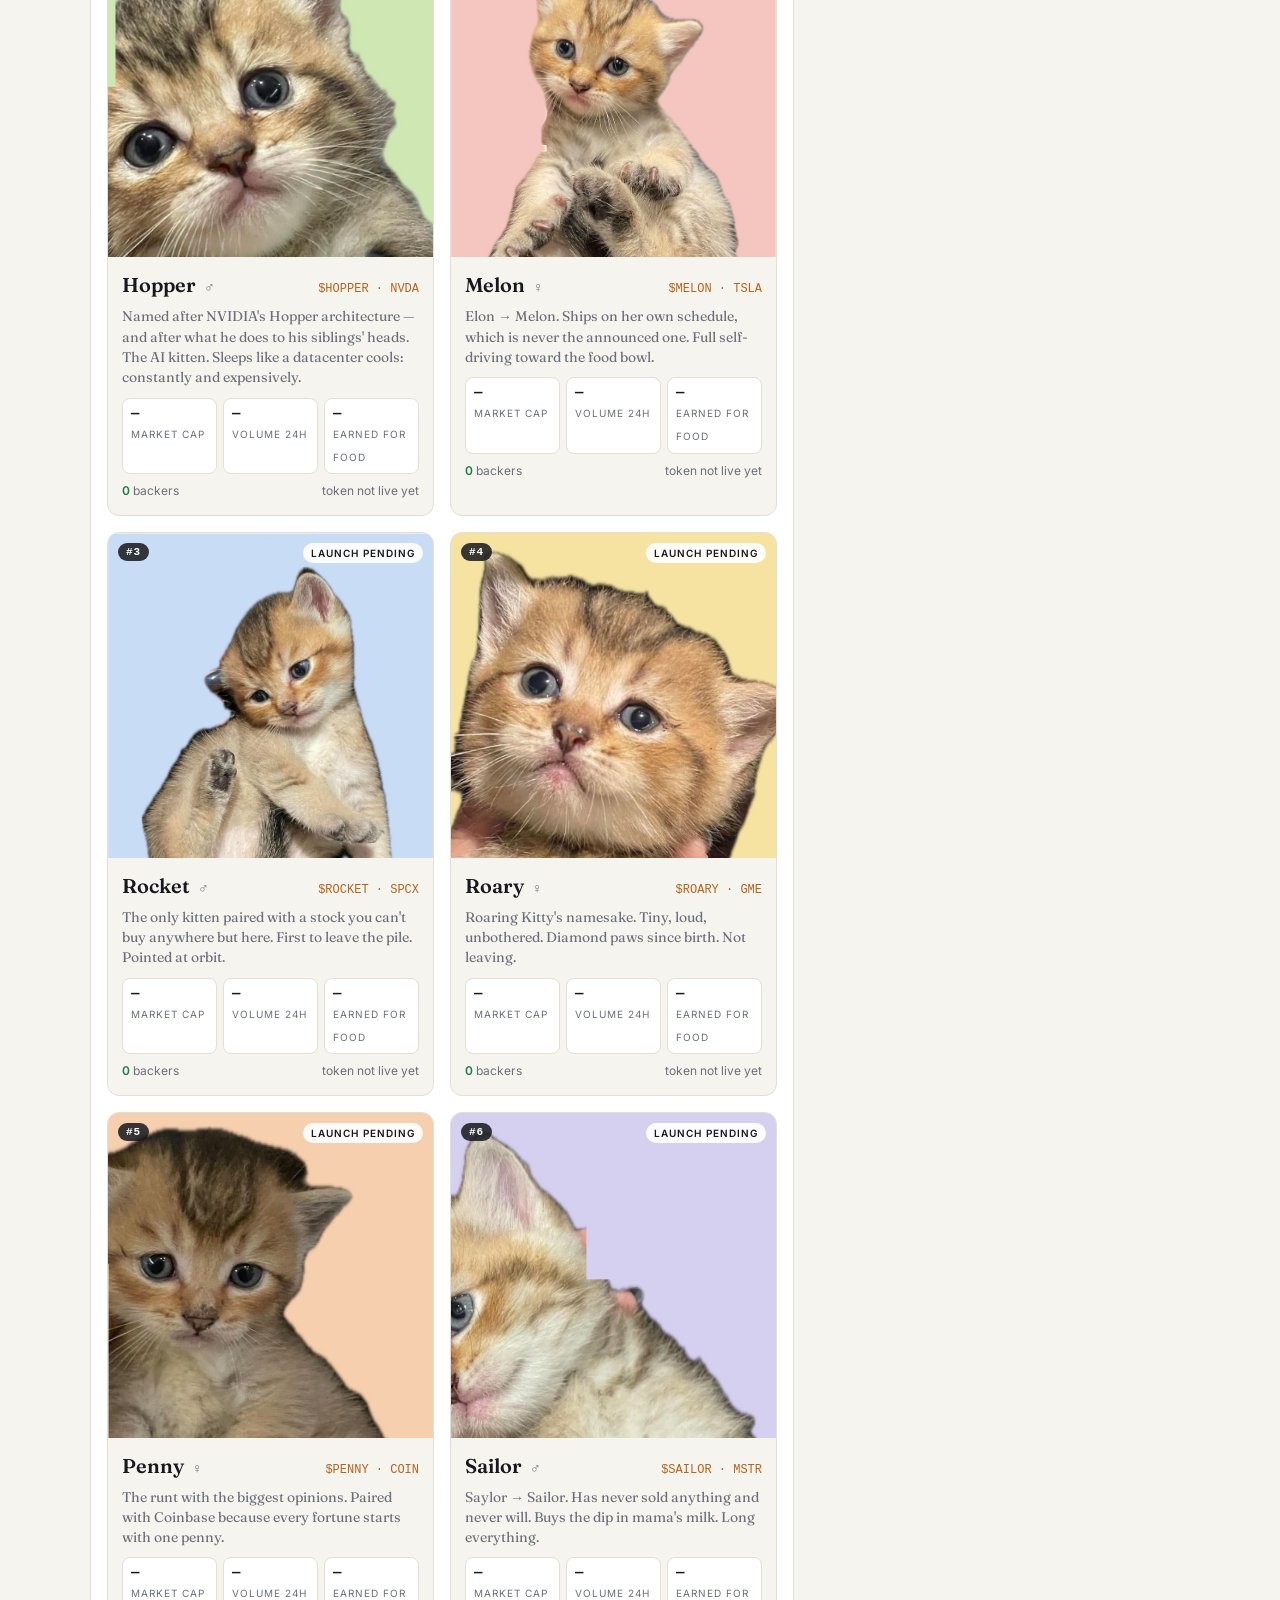
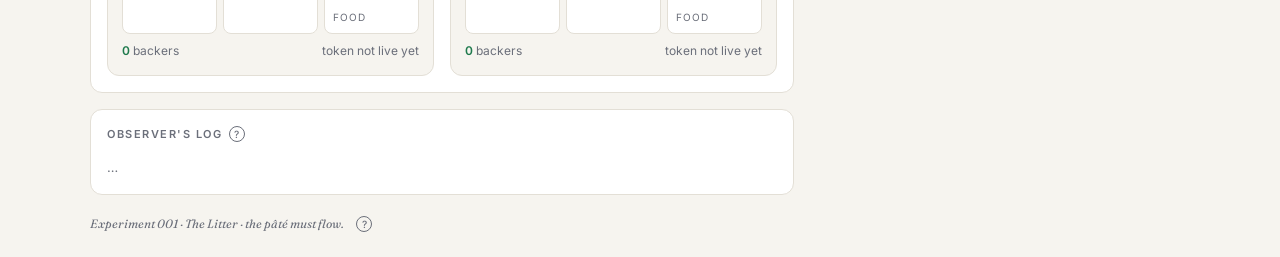
==== commit 1be1b826: "Race: room for the finish label under the header Co-Authored-By: Claude Fable 5.1 <noreply@anthropic" ====
--- a/index.html
+++ b/index.html
@@ -58,7 +58,7 @@
   @media (max-width: 640px) { .subjects.list .lrow { grid-template-columns: 40px 1.4fr 1fr 1fr; } .subjects.list .hide-m { display: none; } }
   /* race */
   .racestat { margin-left: auto; font: 500 11px var(--mono); color: var(--dim); text-transform: none; letter-spacing: 0; }
-  .race { position: relative; padding-top: 22px; }
+  .race { position: relative; padding-top: 34px; }
   .race .ticks { position: absolute; top: 0; left: 190px; right: 34px; height: 100%; pointer-events: none; }
   .race .tick { position: absolute; top: 0; bottom: 0; border-left: 1px dashed var(--edge); }
   .race .tick i { position: absolute; top: -20px; left: 4px; font: 500 10px var(--mono); color: var(--dim); white-space: nowrap; }
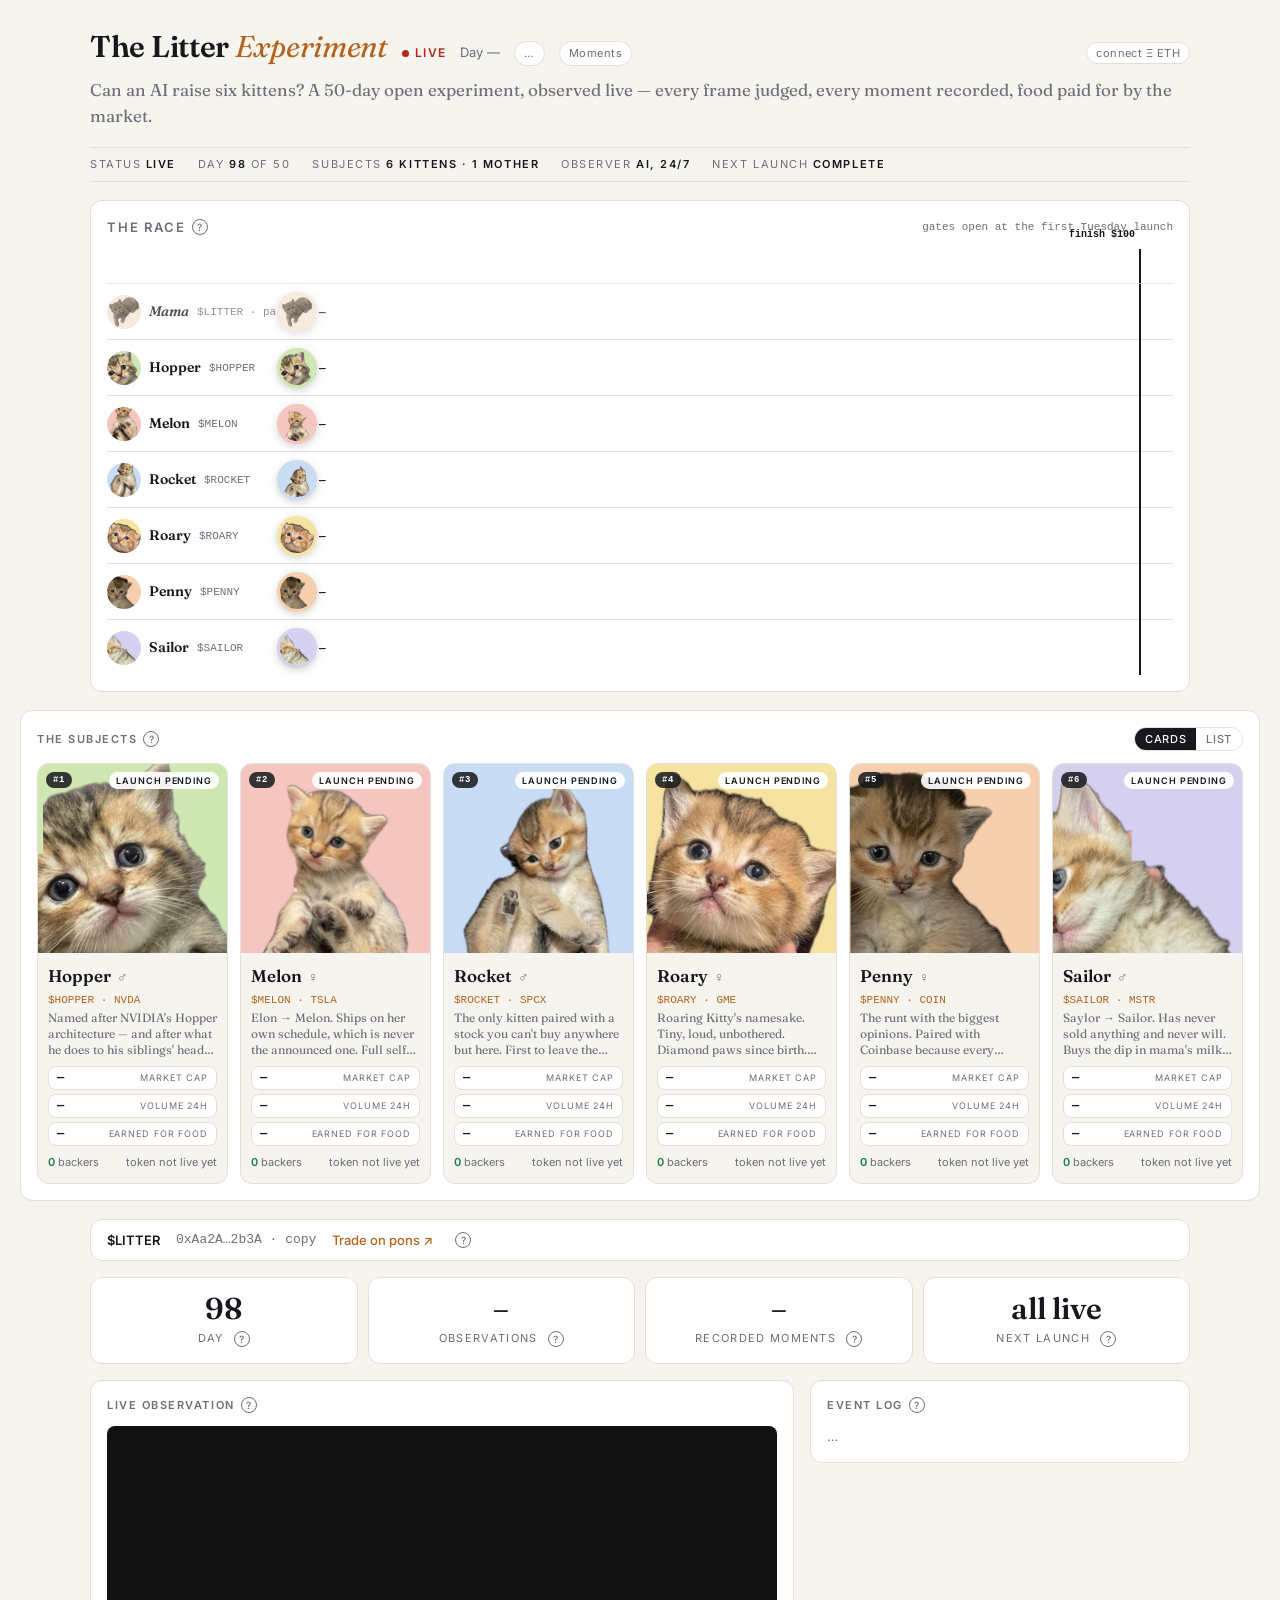
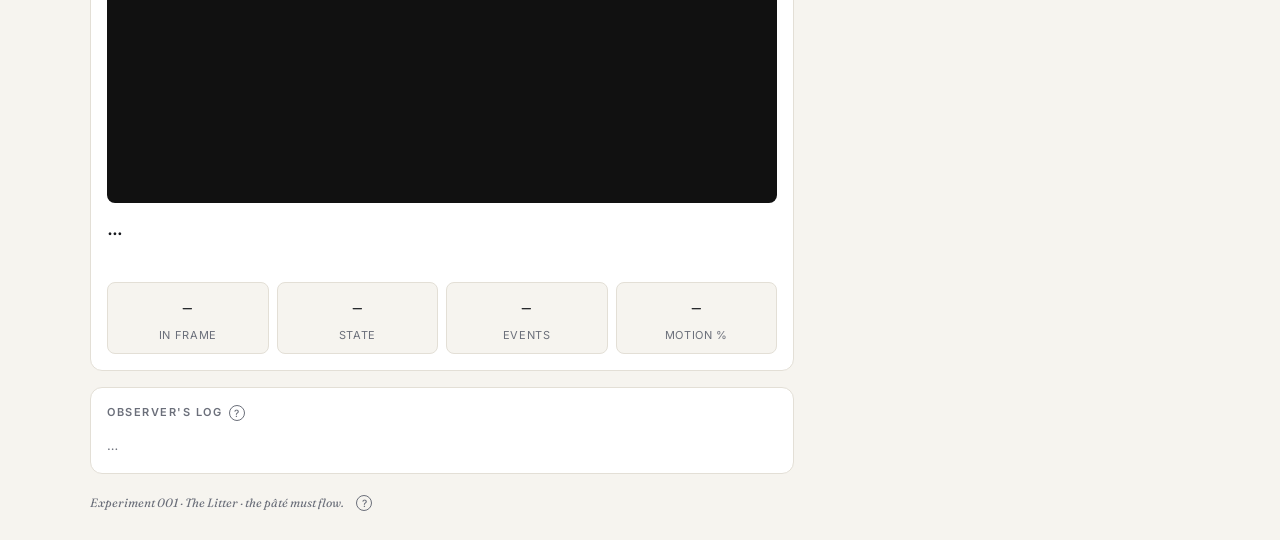
==== commit 8f693834: "Subjects: full-width strip after the race — six across on desktop, two per row on mobile Co-Authored" ====
--- a/index.html
+++ b/index.html
@@ -80,6 +80,24 @@
   @media (max-width: 640px) { .lane { grid-template-columns: 120px 1fr; } .race .ticks { left: 120px; } .lane .who span { display: none; } }
   .hero-race { margin: 0 0 18px; }
   .hero-race h2 { font-size: 13px; }
+
+  /* subjects: full-width strip right after the race — all six on desktop, two per row on phones */
+  .wide { width: min(1400px, 100vw - 40px); margin-left: calc(50% - min(1400px, 100vw - 40px) / 2); margin-bottom: 18px; }
+  .subjects { grid-template-columns: repeat(6, 1fr); gap: 12px; }
+  @media (max-width: 1000px) { .subjects { grid-template-columns: repeat(3, 1fr); } }
+  @media (max-width: 640px) { .subjects { grid-template-columns: repeat(2, 1fr); gap: 10px; } }
+  .subjects.list { display: block; }
+  .subj .photo { aspect-ratio: 1; }
+  .subj .body { padding: 10px 10px 12px; }
+  .subj h3 { font-size: 17px; flex-wrap: wrap; gap: 4px 6px; }
+  .subj h3 .tok { margin-left: 0; flex-basis: 100%; font-size: 11px; }
+  .subj .bio { font-size: 12px; line-height: 1.35; margin: 4px 0 8px; display: -webkit-box; -webkit-line-clamp: 3; -webkit-box-orient: vertical; overflow: hidden; }
+  .subj .m { grid-template-columns: 1fr; gap: 4px; }
+  .subj .m div { display: flex; justify-content: space-between; align-items: baseline; padding: 4px 8px; }
+  .subj .m b { font-size: 12px; } .subj .m span { font-size: 9px; }
+  .subj .foot { font-size: 11px; }
+  .subj .rank, .subj .launchtag { font-size: 9px; padding: 3px 7px; top: 8px; }
+  .subj .rank { left: 8px; } .subj .launchtag { right: 8px; }
 </style>
 </head>
 <body>
@@ -100,6 +118,12 @@
         <h2>The race <span class="q" tabindex="0" data-tip="Each kitten's token pays a trading fee, and that fee buys the litter's food. This track shows how much each kitten has earned so far. Mama ($LITTER) runs the pace lane. Milestones are real: at each one the litter gets something on camera.">?</span>
           <span class="racestat" id="raceStat"></span></h2>
         <div class="race" id="race"></div>
+      </div>
+
+      <div class="panel wide" id="subjectsPanel">
+        <h2>The subjects <span class="q" tabindex="0" data-tip="Six kittens, six stocks. Connect a wallet and back a kitten — rankings count backers. Each kitten gets its own token, paired with a tokenized stock, launching one per Tuesday evening. Market cap, 24h volume and food earnings appear once a kitten's token is live. Click a card to meet the kitten.">?</span>
+          <span class="viewtoggle" id="viewToggle"><button data-v="cards" class="on">Cards</button><button data-v="list">List</button></span></h2>
+        <div class="subjects" id="lb"></div>
       </div>
 
   <div class="coinstrip">
@@ -132,11 +156,7 @@
         </div>
       </div>
 
-      <div class="panel" style="margin-top:16px;">
-        <h2>The subjects <span class="q" tabindex="0" data-tip="Six kittens, six stocks. Connect a wallet and back a kitten — rankings count backers. Each kitten gets its own token, paired with a tokenized stock, launching one per Tuesday evening. Market cap, 24h volume and food earnings appear once a kitten's token is live. Click a card to meet the kitten.">?</span>
-          <span class="viewtoggle" id="viewToggle"><button data-v="cards" class="on">Cards</button><button data-v="list">List</button></span></h2>
-        <div class="subjects" id="lb"></div>
-      </div>
+
 
       <div class="panel" style="margin-top:16px;">
         <h2>Observer's log <span class="q" tabindex="0" data-tip="The AI observer's own posts about significant moments, photo attached. Mirrored to @kittenpoc on X.">?</span></h2>
